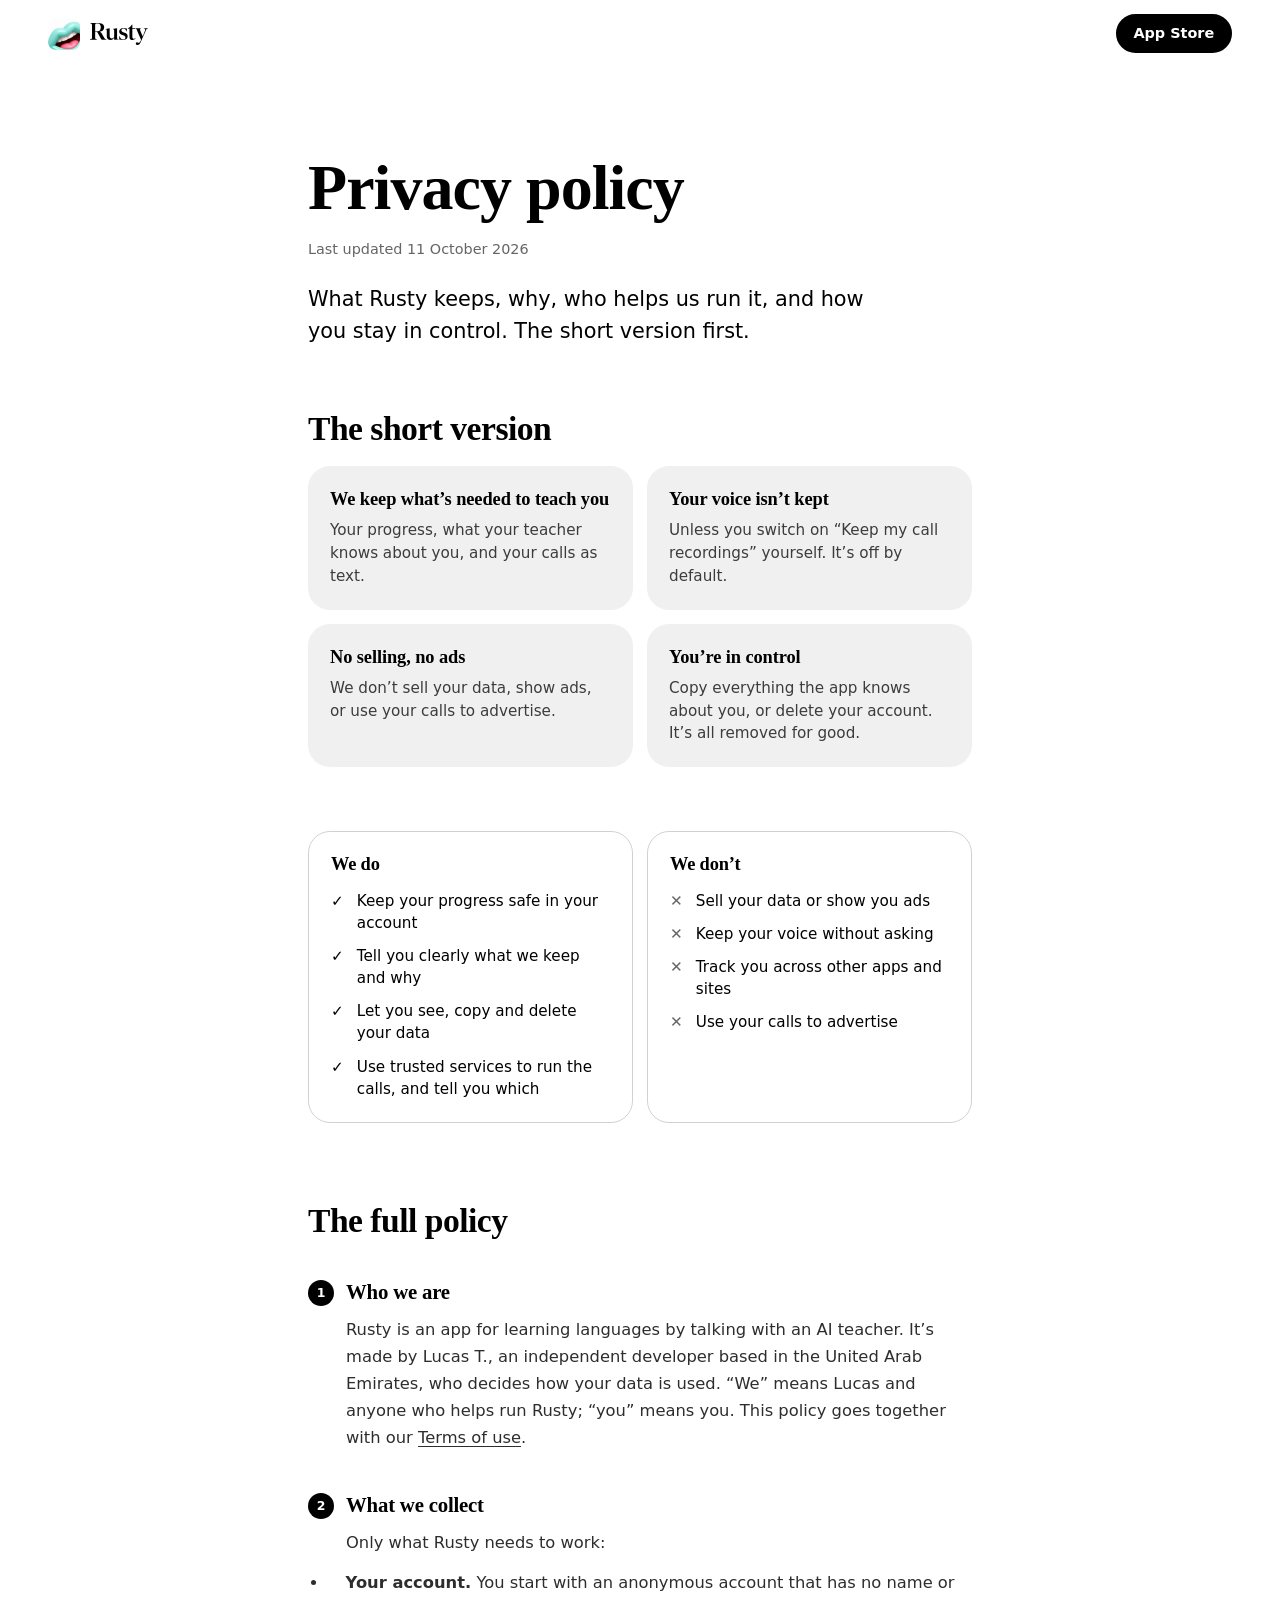
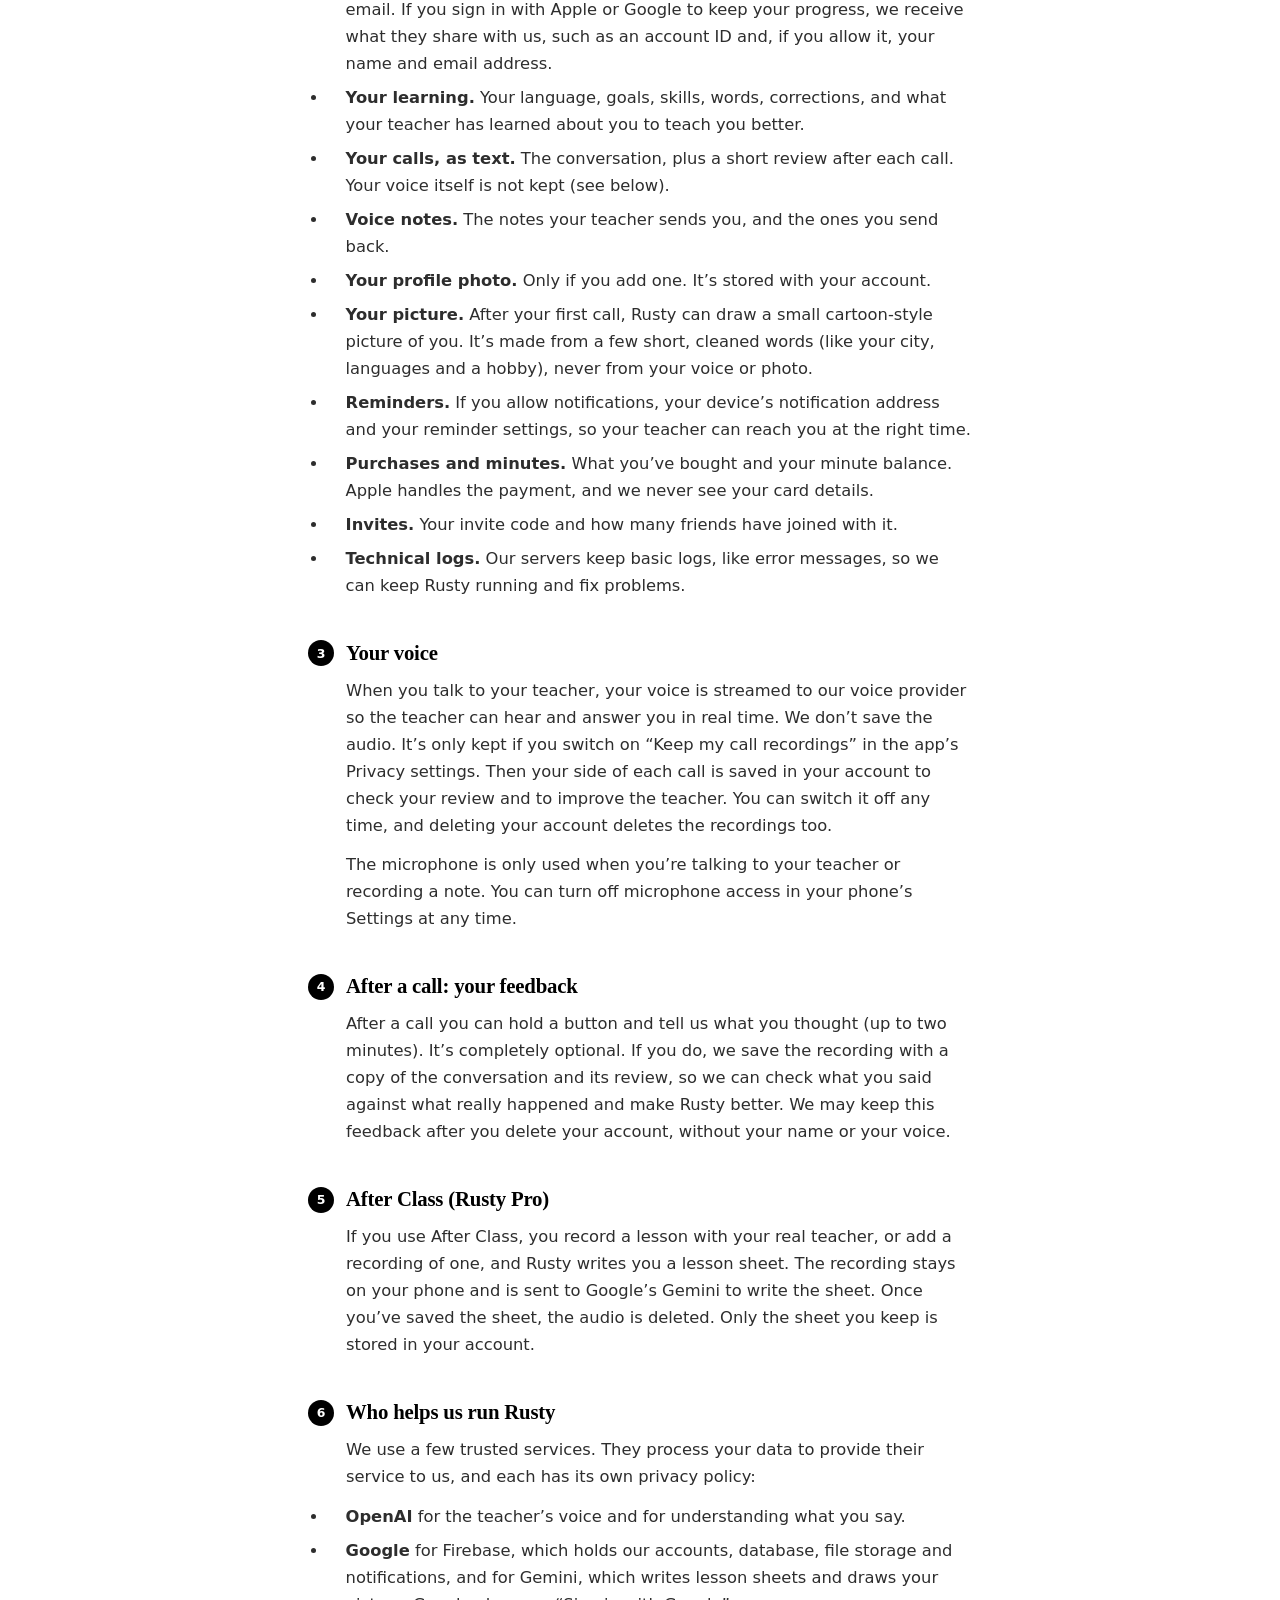
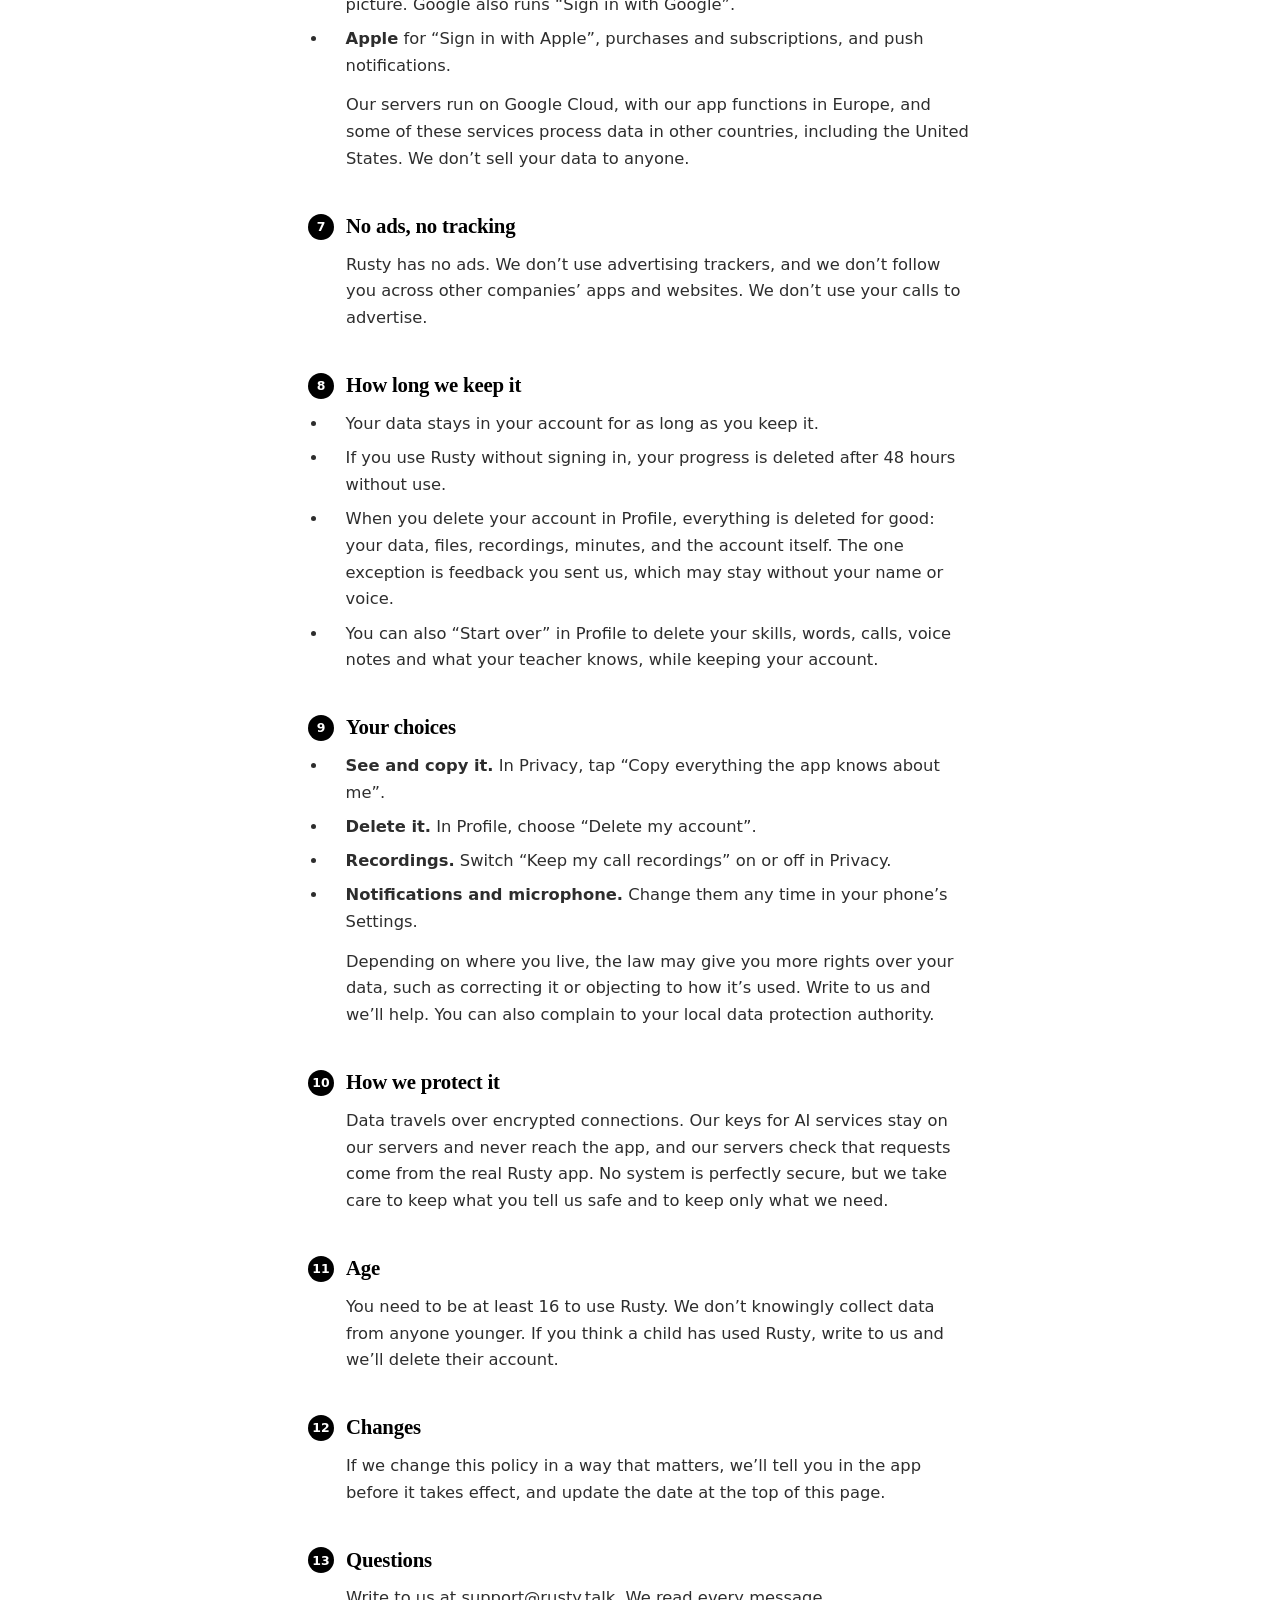
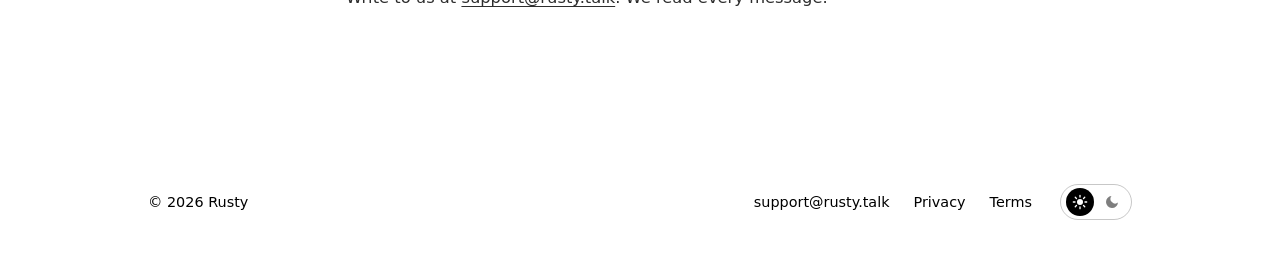
==== privacy.html @ 906a70b1 "Add privacy and terms pages, app icons, footer theme switch" ====
<!doctype html>
<html lang="en">
<head>
  <meta charset="utf-8">
  <meta name="viewport" content="width=device-width, initial-scale=1">
  <title>Privacy policy · Rusty</title>
  <meta name="description" content="How Rusty handles your data, in plain language. We never sell it or show ads, your voice isn’t kept unless you choose, and you can delete everything any time.">
  <meta name="theme-color" content="#ffffff">
  <meta property="og:title" content="Privacy policy · Rusty">
  <meta property="og:description" content="How Rusty handles your data, in plain language.">
  <meta property="og:type" content="website">
  <meta property="og:image" content="rusty_appicon.png">
  <link rel="icon" type="image/png" href="rusty_appicon.png">
  <link rel="apple-touch-icon" href="rusty_appicon.png">
  <link rel="stylesheet" href="styles.css">
  <!-- Set the theme before first paint so there's no flash. Saved choice wins, otherwise follow the system. -->
  <script>
    (function () {
      var t;
      try { t = localStorage.getItem('theme'); } catch (e) {}
      if (t !== 'light' && t !== 'dark') {
        t = window.matchMedia('(prefers-color-scheme: dark)').matches ? 'dark' : 'light';
      }
      document.documentElement.setAttribute('data-theme', t);
      document.documentElement.classList.add('js');
    })();
  </script>
</head>
<body>

  <header class="nav">
    <a class="brand" href="index.html" aria-label="Rusty, back to the home page">
      <img src="rusty_appicon.png" alt="" width="32" height="32">
      <img class="brand__word" src="rustywordmark.svg" alt="" width="895" height="339">
    </a>
    <div class="nav__actions">
      <!-- TODO: replace "#" with the App Store URL (all download links). -->
      <a class="btn btn--small" href="#">App Store</a>
    </div>
  </header>

  <main id="top" class="legal">

    <header class="legal__head">
      <h1>Privacy policy</h1>
      <p class="legal__meta">Last updated 11 October 2026</p>
      <p class="legal__lede">What Rusty keeps, why, who helps us run it, and how you stay in control. The short version first.</p>
    </header>

    <h2 class="reveal">The short version</h2>
    <ul class="glance" data-stagger>
      <li>
        <h3>We keep what’s needed to teach you</h3>
        <p>Your progress, what your teacher knows about you, and your calls as text.</p>
      </li>
      <li>
        <h3>Your voice isn’t kept</h3>
        <p>Unless you switch on “Keep my call recordings” yourself. It’s off by default.</p>
      </li>
      <li>
        <h3>No selling, no ads</h3>
        <p>We don’t sell your data, show ads, or use your calls to advertise.</p>
      </li>
      <li>
        <h3>You’re in control</h3>
        <p>Copy everything the app knows about you, or delete your account. It’s all removed for good.</p>
      </li>
    </ul>

    <div class="dodont reveal">
      <div class="yes">
        <h3>We do</h3>
        <ul>
          <li>Keep your progress safe in your account</li>
          <li>Tell you clearly what we keep and why</li>
          <li>Let you see, copy and delete your data</li>
          <li>Use trusted services to run the calls, and tell you which</li>
        </ul>
      </div>
      <div class="no">
        <h3>We don’t</h3>
        <ul>
          <li>Sell your data or show you ads</li>
          <li>Keep your voice without asking</li>
          <li>Track you across other apps and sites</li>
          <li>Use your calls to advertise</li>
        </ul>
      </div>
    </div>

    <h2 class="reveal">The full policy</h2>
    <div class="legal__full">
      <section class="reveal">
        <h3>Who we are</h3>
        <p>Rusty is an app for learning languages by talking with an AI teacher. It’s made by Lucas T., an independent developer based in the United Arab Emirates, who decides how your data is used. “We” means Lucas and anyone who helps run Rusty; “you” means you. This policy goes together with our <a href="terms.html">Terms of use</a>.</p>
      </section>
      <section class="reveal">
        <h3>What we collect</h3>
        <p>Only what Rusty needs to work:</p>
        <ul>
          <li><strong>Your account.</strong> You start with an anonymous account that has no name or email. If you sign in with Apple or Google to keep your progress, we receive what they share with us, such as an account ID and, if you allow it, your name and email address.</li>
          <li><strong>Your learning.</strong> Your language, goals, skills, words, corrections, and what your teacher has learned about you to teach you better.</li>
          <li><strong>Your calls, as text.</strong> The conversation, plus a short review after each call. Your voice itself is not kept (see below).</li>
          <li><strong>Voice notes.</strong> The notes your teacher sends you, and the ones you send back.</li>
          <li><strong>Your profile photo.</strong> Only if you add one. It’s stored with your account.</li>
          <li><strong>Your picture.</strong> After your first call, Rusty can draw a small cartoon-style picture of you. It’s made from a few short, cleaned words (like your city, languages and a hobby), never from your voice or photo.</li>
          <li><strong>Reminders.</strong> If you allow notifications, your device’s notification address and your reminder settings, so your teacher can reach you at the right time.</li>
          <li><strong>Purchases and minutes.</strong> What you’ve bought and your minute balance. Apple handles the payment, and we never see your card details.</li>
          <li><strong>Invites.</strong> Your invite code and how many friends have joined with it.</li>
          <li><strong>Technical logs.</strong> Our servers keep basic logs, like error messages, so we can keep Rusty running and fix problems.</li>
        </ul>
      </section>
      <section class="reveal">
        <h3>Your voice</h3>
        <p>When you talk to your teacher, your voice is streamed to our voice provider so the teacher can hear and answer you in real time. We don’t save the audio. It’s only kept if you switch on “Keep my call recordings” in the app’s Privacy settings. Then your side of each call is saved in your account to check your review and to improve the teacher. You can switch it off any time, and deleting your account deletes the recordings too.</p>
        <p>The microphone is only used when you’re talking to your teacher or recording a note. You can turn off microphone access in your phone’s Settings at any time.</p>
      </section>
      <section class="reveal">
        <h3>After a call: your feedback</h3>
        <p>After a call you can hold a button and tell us what you thought (up to two minutes). It’s completely optional. If you do, we save the recording with a copy of the conversation and its review, so we can check what you said against what really happened and make Rusty better. We may keep this feedback after you delete your account, without your name or your voice.</p>
      </section>
      <section class="reveal">
        <h3>After Class (Rusty Pro)</h3>
        <p>If you use After Class, you record a lesson with your real teacher, or add a recording of one, and Rusty writes you a lesson sheet. The recording stays on your phone and is sent to Google’s Gemini to write the sheet. Once you’ve saved the sheet, the audio is deleted. Only the sheet you keep is stored in your account.</p>
      </section>
      <section class="reveal">
        <h3>Who helps us run Rusty</h3>
        <p>We use a few trusted services. They process your data to provide their service to us, and each has its own privacy policy:</p>
        <ul>
          <li><strong>OpenAI</strong> for the teacher’s voice and for understanding what you say.</li>
          <li><strong>Google</strong> for Firebase, which holds our accounts, database, file storage and notifications, and for Gemini, which writes lesson sheets and draws your picture. Google also runs “Sign in with Google”.</li>
          <li><strong>Apple</strong> for “Sign in with Apple”, purchases and subscriptions, and push notifications.</li>
        </ul>
        <p>Our servers run on Google Cloud, with our app functions in Europe, and some of these services process data in other countries, including the United States. We don’t sell your data to anyone.</p>
      </section>
      <section class="reveal">
        <h3>No ads, no tracking</h3>
        <p>Rusty has no ads. We don’t use advertising trackers, and we don’t follow you across other companies’ apps and websites. We don’t use your calls to advertise.</p>
      </section>
      <section class="reveal">
        <h3>How long we keep it</h3>
        <ul>
          <li>Your data stays in your account for as long as you keep it.</li>
          <li>If you use Rusty without signing in, your progress is deleted after 48 hours without use.</li>
          <li>When you delete your account in Profile, everything is deleted for good: your data, files, recordings, minutes, and the account itself. The one exception is feedback you sent us, which may stay without your name or voice.</li>
          <li>You can also “Start over” in Profile to delete your skills, words, calls, voice notes and what your teacher knows, while keeping your account.</li>
        </ul>
      </section>
      <section class="reveal">
        <h3>Your choices</h3>
        <ul>
          <li><strong>See and copy it.</strong> In Privacy, tap “Copy everything the app knows about me”.</li>
          <li><strong>Delete it.</strong> In Profile, choose “Delete my account”.</li>
          <li><strong>Recordings.</strong> Switch “Keep my call recordings” on or off in Privacy.</li>
          <li><strong>Notifications and microphone.</strong> Change them any time in your phone’s Settings.</li>
        </ul>
        <p>Depending on where you live, the law may give you more rights over your data, such as correcting it or objecting to how it’s used. Write to us and we’ll help. You can also complain to your local data protection authority.</p>
      </section>
      <section class="reveal">
        <h3>How we protect it</h3>
        <p>Data travels over encrypted connections. Our keys for AI services stay on our servers and never reach the app, and our servers check that requests come from the real Rusty app. No system is perfectly secure, but we take care to keep what you tell us safe and to keep only what we need.</p>
      </section>
      <section class="reveal">
        <h3>Age</h3>
        <p>You need to be at least 16 to use Rusty. We don’t knowingly collect data from anyone younger. If you think a child has used Rusty, write to us and we’ll delete their account.</p>
      </section>
      <section class="reveal">
        <h3>Changes</h3>
        <p>If we change this policy in a way that matters, we’ll tell you in the app before it takes effect, and update the date at the top of this page.</p>
      </section>
      <section class="reveal">
        <h3>Questions</h3>
        <p>Write to us at <a href="mailto:support@rusty.talk">support@rusty.talk</a>. We read every message.</p>
      </section>
    </div>

  </main>

  <footer class="footer">
    <span>© 2026 Rusty</span>
    <div class="footer__end">
      <nav aria-label="Footer">
        <a href="mailto:support@rusty.talk">support@rusty.talk</a>
        <a href="privacy.html" aria-current="page">Privacy</a>
        <a href="terms.html">Terms</a>
      </nav>
      <button class="theme-toggle" type="button" aria-label="Switch to dark mode">
        <svg class="icon-sun" viewBox="0 0 24 24" aria-hidden="true"><circle cx="12" cy="12" r="4.5" fill="currentColor"/><g stroke="currentColor" stroke-width="2" stroke-linecap="round"><path d="M12 2v2.5M12 19.5V22M2 12h2.5M19.5 12H22M4.9 4.9l1.8 1.8M17.3 17.3l1.8 1.8M4.9 19.1l1.8-1.8M17.3 6.7l1.8-1.8"/></g></svg>
        <svg class="icon-moon" viewBox="0 0 24 24" aria-hidden="true"><path d="M21 12.8A9 9 0 1 1 11.2 3a7 7 0 0 0 9.8 9.8z" fill="currentColor"/></svg>
      </button>
    </div>
  </footer>

  <script src="script.js"></script>
</body>
</html>
---- styles.css ----
/* Monochrome only, in light and dark. Serif titles (New York on Apple), system sans for text. No italics. */
:root {
  --ink: #000;
  --paper: #fff;
  --font: -apple-system, BlinkMacSystemFont, system-ui, "Helvetica Neue", Helvetica, Arial, sans-serif;
  /* ui-serif is New York in Safari. Other browsers fall back to Georgia. */
  --serif: ui-serif, "New York", Georgia, "Times New Roman", serif;
  --wrap: 1080px;
  --pad: clamp(20px, 5vw, 48px);
  --section: clamp(72px, 11vw, 140px);
  --ease: cubic-bezier(0.22, 1, 0.36, 1);
  color-scheme: light;
}
:root[data-theme="dark"] {
  --ink: #fff;
  --paper: #000;
  color-scheme: dark;
}
/* No JavaScript: still follow the system setting. */
@media (prefers-color-scheme: dark) {
  :root:not([data-theme]) { --ink: #fff; --paper: #000; color-scheme: dark; }
}

*, *::before, *::after { box-sizing: border-box; font-style: normal; }
html { scroll-behavior: smooth; -webkit-text-size-adjust: 100%; }
body {
  margin: 0;
  background: var(--paper);
  color: var(--ink);
  font-family: var(--font);
  font-size: 17px;
  line-height: 1.55;
  -webkit-font-smoothing: antialiased;
}
h1, h2, h3, p, ul, ol, figure { margin: 0; padding: 0; }
ul, ol { list-style: none; }
a { color: inherit; }
a:focus-visible, button:focus-visible, .track:focus-visible { outline: 2px solid var(--ink); outline-offset: 3px; }

/* Type */
h1, h2, h3 {
  font-family: var(--serif);
  font-weight: 600;
  letter-spacing: -0.015em;
  text-wrap: balance;
}
h1 { font-size: clamp(2.6rem, 7.5vw, 5.5rem); line-height: 1.04; }
h2 { font-size: clamp(2rem, 4.6vw, 3.6rem); line-height: 1.08; }
h3 { font-size: clamp(1.5rem, 2.8vw, 2.2rem); line-height: 1.15; letter-spacing: -0.01em; }
/* Wordmark sits inline in the headline. The SVG's baseline is ~24% above its bottom edge,
   so it is dropped by that amount to line up with the surrounding text. */
.wordmark {
  display: inline-block;
  height: 0.92em;
  width: auto;
  vertical-align: -0.22em;
  filter: brightness(0); /* the file is #0F0F0F; this makes it match the pure black headline */
}
:root[data-theme="dark"] .wordmark { filter: brightness(0) invert(1); }
@media (prefers-color-scheme: dark) {
  :root:not([data-theme]) .wordmark { filter: brightness(0) invert(1); }
}
.sub { font-size: clamp(1.1rem, 1.7vw, 1.3rem); max-width: 36ch; margin: 1.4rem auto 0; }
.small { font-size: 0.85rem; margin-top: 0.9rem; }
.eyebrow {
  font-size: 0.78rem;
  font-weight: 600;
  letter-spacing: 0.12em;
  text-transform: uppercase;
  margin-bottom: 1rem;
}

/* Nav */
.nav {
  position: sticky;
  top: 0;
  z-index: 10;
  display: flex;
  align-items: center;
  justify-content: space-between;
  padding: 14px var(--pad);
  background: var(--paper);
  transition: background 0.35s ease, box-shadow 0.35s ease;
}
.nav.is-scrolled {
  background: color-mix(in srgb, var(--paper) 78%, transparent);
  -webkit-backdrop-filter: saturate(180%) blur(16px);
  backdrop-filter: saturate(180%) blur(16px);
  box-shadow: 0 8px 24px -16px color-mix(in srgb, var(--ink) 30%, transparent);
}
.brand {
  display: flex;
  align-items: center;
  gap: 10px;
  font-weight: 700;
  font-size: 1.15rem;
  letter-spacing: -0.02em;
  text-decoration: none;
}
.brand img { border-radius: 22%; }
/* Wordmark in the nav: same colour handling as the headline one. */
.brand .brand__word {
  height: 22px;
  width: auto;
  border-radius: 0;
  filter: brightness(0);
}
:root[data-theme="dark"] .brand .brand__word { filter: brightness(0) invert(1); }
@media (prefers-color-scheme: dark) {
  :root:not([data-theme]) .brand .brand__word { filter: brightness(0) invert(1); }
}
.nav__actions { display: flex; align-items: center; gap: 10px; }

/* Round icon buttons: theme toggle and carousel arrows */
.theme-toggle, .arrow {
  display: grid;
  place-items: center;
  width: 40px;
  height: 40px;
  padding: 0;
  border: 1px solid var(--ink);
  border-radius: 50%;
  background: var(--paper);
  color: var(--ink);
  cursor: pointer;
  transition: background 0.25s, color 0.25s, opacity 0.25s, transform 0.3s var(--ease);
}
.arrow:active:not(:disabled) { transform: scale(0.92); }
.theme-toggle:hover, .arrow:hover:not(:disabled) { background: var(--ink); color: var(--paper); }
.arrow:disabled { opacity: 0.3; cursor: default; }

/* Light / dark switch, in the footer: a small pill with a sliding knob. */
.theme-toggle {
  position: relative;
  display: flex;
  align-items: center;
  width: 72px;
  height: 36px;
  padding: 3px;
  border-radius: 999px;
  border-color: color-mix(in srgb, var(--ink) 22%, transparent);
  background: transparent;
}
.theme-toggle:hover { background: transparent; color: var(--ink); }
.theme-toggle::before {
  content: "";
  position: absolute;
  top: 3px;
  left: 5px;
  width: 28px;
  height: 28px;
  border-radius: 50%;
  background: var(--ink);
  transition: transform 0.5s var(--ease);
}
:root[data-theme="dark"] .theme-toggle::before { transform: translateX(32px); }
.theme-toggle svg {
  position: relative;
  flex: none;
  width: 32px;
  height: 28px;
  padding: 6px 8px;
  opacity: 0.5;
  transition: color 0.4s ease, opacity 0.4s ease, transform 0.5s var(--ease);
}
.theme-toggle .icon-sun { color: var(--paper); opacity: 1; }
:root[data-theme="dark"] .theme-toggle .icon-sun { color: var(--ink); opacity: 0.5; }
:root[data-theme="dark"] .theme-toggle .icon-moon { color: var(--paper); opacity: 1; }
.theme-toggle:active::before { transform: scale(0.9); }
:root[data-theme="dark"] .theme-toggle:active::before { transform: translateX(32px) scale(0.9); }
.footer__end { display: flex; flex-wrap: wrap; align-items: center; gap: 16px 28px; }

/* Button */
.btn {
  display: inline-block;
  background: var(--ink);
  color: var(--paper);
  border: 2px solid var(--ink);
  border-radius: 999px;
  padding: 0.85em 1.6em;
  font-weight: 600;
  text-decoration: none;
  transition: background 0.25s, color 0.25s, transform 0.3s var(--ease), box-shadow 0.3s var(--ease);
}
.btn:hover { background: var(--paper); color: var(--ink); transform: translateY(-2px); box-shadow: 0 10px 24px -10px color-mix(in srgb, var(--ink) 45%, transparent); }
.btn:active { transform: translateY(0) scale(0.97); box-shadow: none; }
.btn--small { padding: 0.45em 1.1em; font-size: 0.9rem; }

/* Shared section frame */
.hero, .intro, .stories, .how, .fit, .pair, .closing {
  max-width: var(--wrap);
  margin: 0 auto;
  padding: var(--section) var(--pad);
}

/* Hero + closing */
.hero, .closing {
  display: flex;
  flex-direction: column;
  align-items: center;
  text-align: center;
}
.hero { padding-top: clamp(48px, 8vw, 96px); }
.hero__icon { width: 120px; height: 120px; border-radius: 22%; margin-bottom: 2rem; }
/* Soft shadow under the hero icon. A faint glow in dark mode, where a dark shadow would vanish. */
.hero .hero__icon { box-shadow: 0 18px 40px -12px rgba(0, 0, 0, 0.22), 0 4px 12px rgba(0, 0, 0, 0.08); }
:root[data-theme="dark"] .hero .hero__icon { box-shadow: 0 18px 44px -12px rgba(255, 255, 255, 0.16), 0 0 0 1px rgba(255, 255, 255, 0.06); }
@media (prefers-color-scheme: dark) {
  :root:not([data-theme]) .hero .hero__icon { box-shadow: 0 18px 44px -12px rgba(255, 255, 255, 0.16), 0 0 0 1px rgba(255, 255, 255, 0.06); }
}
.hero .btn, .closing .btn { margin-top: 2.2rem; }

/* Intro */
.intro {
  display: grid;
  grid-template-columns: 1fr 1fr;
  gap: clamp(32px, 6vw, 80px);
}
.intro__text { display: grid; gap: 1.2rem; font-size: clamp(1.1rem, 1.7vw, 1.3rem); align-content: center; }

/* Stories: one row of cards that scrolls sideways and snaps */
.stories__head {
  display: flex;
  align-items: flex-end;
  justify-content: space-between;
  gap: 24px;
  margin-bottom: clamp(32px, 5vw, 56px);
}
.stories__nav { display: flex; gap: 10px; }
.track {
  display: flex;
  gap: 20px;
  overflow-x: auto;
  scroll-snap-type: x mandatory;
  scroll-padding-inline: var(--pad);
  /* Let cards run to the screen edge while staying aligned with the content. */
  margin-inline: calc(-1 * var(--pad));
  padding: 4px var(--pad) 20px;
  scrollbar-width: none;
  -webkit-overflow-scrolling: touch;
}
.track::-webkit-scrollbar { display: none; }
.card {
  flex: 0 0 clamp(260px, 31%, 330px);
  scroll-snap-align: start;
}
.card .photo { margin-bottom: 1.2rem; }
.card .eyebrow { margin-bottom: 0.6rem; }
.card h3 { font-size: 1.45rem; line-height: 1.2; }
.card p:not(.eyebrow) { margin-top: 0.6rem; font-size: 1rem; }

/* Photos are shown in full color. */
.photo {
  position: relative;
  aspect-ratio: 4 / 5;
  overflow: hidden;
  border-radius: 24px;
  background: color-mix(in srgb, var(--ink) 6%, var(--paper));
  transform: translateZ(0); /* keeps the rounded clip smooth while the image scales */
}
.photo img {
  position: absolute;
  inset: 0;
  width: 100%;
  height: 100%;
  object-fit: cover;
  transition: transform 0.9s var(--ease);
}
@media (hover: hover) {
  .card:hover .photo img { transform: scale(1.05); }
}
/* Until the real photo exists, show the shot brief instead of a broken image. */
.photo.is-missing { border: 1px solid var(--ink); }
.photo.is-missing img { display: none; }
.photo.is-missing::after {
  content: attr(data-brief);
  position: absolute;
  inset: 0;
  display: grid;
  place-items: center;
  padding: 2rem;
  text-align: center;
  font-size: 0.95rem;
}

/* How it works */
.how {
  display: grid;
  grid-template-columns: 1fr auto;
  align-items: center;
  gap: clamp(32px, 8vw, 120px);
}
.how__copy p { margin-top: 1.4rem; font-size: 1.15rem; max-width: 42ch; }

/* Pair: works alongside other ways of learning */
.pair { text-align: center; }
.pair__lede { font-size: clamp(1.1rem, 1.7vw, 1.3rem); max-width: 40ch; margin: 1.4rem auto 0; }
/* App tiles. Wraps and centres, so add as many as you like. */
.apps {
  display: flex;
  flex-wrap: wrap;
  justify-content: center;
  gap: clamp(20px, 3vw, 36px) clamp(16px, 2.4vw, 28px);
  max-width: 880px;
  margin: clamp(36px, 5vw, 56px) auto 0;
}
.app {
  display: flex;
  flex-direction: column;
  align-items: center;
  gap: 12px;
  width: clamp(92px, 14vw, 120px);
}
/* Placeholder: a rounded square with the app's first letter.
   Drop an <img> inside and it covers the letter. */
.app__icon {
  position: relative;
  display: grid;
  place-items: center;
  width: 100%;
  aspect-ratio: 1;
  overflow: hidden;
  border-radius: 22.5%;
  background: color-mix(in srgb, var(--ink) 7%, var(--paper));
  box-shadow: inset 0 0 0 1px color-mix(in srgb, var(--ink) 10%, transparent);
  transition: transform 0.45s var(--ease), box-shadow 0.45s var(--ease);
}
.app__icon::before {
  content: attr(data-initial);
  font-family: var(--serif);
  font-size: clamp(1.8rem, 4vw, 2.4rem);
  font-weight: 600;
  opacity: 0.35;
}
.app__icon img { position: absolute; inset: 0; width: 100%; height: 100%; object-fit: cover; }
/* Hairline edge over the icon, so white icons (like italki) don't vanish into the page. */
.app__icon:has(img)::after {
  content: "";
  position: absolute;
  inset: 0;
  border-radius: inherit;
  box-shadow: inset 0 0 0 1px color-mix(in srgb, var(--ink) 12%, transparent);
}
.app__name { font-size: 0.9rem; font-weight: 600; text-align: center; line-height: 1.25; }
@media (hover: hover) {
  .app:hover .app__icon {
    transform: translateY(-6px) scale(1.04);
    box-shadow: inset 0 0 0 1px color-mix(in srgb, var(--ink) 10%, transparent), 0 14px 28px -10px color-mix(in srgb, var(--ink) 35%, transparent);
  }
}

/* Phone frame around a screen recording. Always black, outlined so it reads on a black page. */
.phone {
  width: min(300px, 78vw);
  aspect-ratio: 9 / 19.5;
  padding: 10px;
  border: 1px solid var(--ink);
  border-radius: 48px;
  background: #000;
}
.phone video {
  display: block;
  width: 100%;
  height: 100%;
  object-fit: cover;
  border-radius: 38px;
  background: #000;
}

/* Fit: half-circle level gauge, A1 to B2 highlighted */
.fit { text-align: center; }
.fit__lede { font-size: clamp(1.1rem, 1.7vw, 1.3rem); max-width: 40ch; margin: 1.4rem auto 0; }
.gauge { max-width: 720px; margin: clamp(40px, 6vw, 64px) auto 0; }
.gauge__svg { display: block; width: 100%; height: auto; overflow: visible; }
.gauge__track {
  fill: none;
  stroke: var(--ink);
  stroke-width: 2;
  stroke-dasharray: 2 8;
  stroke-linecap: round;
}
.gauge__range {
  fill: none;
  stroke: var(--ink);
  stroke-width: 34;
  stroke-dasharray: 1;
  stroke-dashoffset: 0;
}
.gauge__ticks line { stroke: var(--ink); stroke-width: 2; }
/* Boundaries inside Rusty's range cut through the thick arc. */
.gauge__ticks line.cut { stroke: var(--paper); stroke-width: 4; }
.gauge__labels text {
  fill: var(--ink);
  opacity: 0.4;
  font-family: var(--font);
  font-size: 18px;
  font-weight: 600;
  text-anchor: middle;
  dominant-baseline: middle;
}
.gauge__labels text.in { opacity: 1; font-size: 22px; }
.gauge__center text { fill: var(--ink); text-anchor: middle; }
.gauge__big { font-family: var(--serif); font-weight: 600; font-size: 76px; letter-spacing: -0.02em; }
.gauge__small {
  font-family: var(--font);
  font-size: 15px;
  font-weight: 600;
  letter-spacing: 0.12em;
  text-transform: uppercase;
}
.gauge__notes {
  display: grid;
  grid-template-columns: 1fr 1fr;
  gap: 24px 48px;
  margin-top: clamp(32px, 5vw, 48px);
  padding-top: 24px;
  border-top: 1px solid var(--ink);
  text-align: left;
  font-size: 1rem;
}
.gauge__notes p:last-child { text-align: right; }
.gauge__notes strong { display: block; font-weight: 600; }

/* Animation: only when JS can trigger it, so the gauge is never stuck empty. */
@media (prefers-reduced-motion: no-preference) {
  .js .gauge__range { stroke-dashoffset: 1; }
  .js .gauge__labels text.in,
  .js .gauge__center { opacity: 0; }
  .js .gauge__center { transform: translateY(12px); }

  .js .gauge.is-visible .gauge__range {
    stroke-dashoffset: 0;
    transition: stroke-dashoffset 1.6s cubic-bezier(0.65, 0, 0.35, 1) 0.2s;
  }
  .js .gauge.is-visible .gauge__labels text.in {
    opacity: 1;
    transition: opacity 0.4s ease calc(0.45s + var(--i) * 0.35s);
  }
  .js .gauge.is-visible .gauge__center {
    opacity: 1;
    transform: none;
    transition: opacity 0.6s ease 1.5s, transform 0.6s ease 1.5s;
  }
}

/* Motion. Hidden states only apply when JS is on, and never with reduced motion. */
@media (prefers-reduced-motion: no-preference) {
  /* Page load: hero builds in, one piece after another. */
  @keyframes rise {
    from { opacity: 0; transform: translateY(28px); }
    to { opacity: 1; transform: none; }
  }
  @keyframes pop {
    from { opacity: 0; transform: translateY(20px) scale(0.86); }
    to { opacity: 1; transform: none; }
  }
  .nav { animation: fade-down 0.8s var(--ease) backwards; }
  @keyframes fade-down {
    from { opacity: 0; transform: translateY(-12px); }
    to { opacity: 1; transform: none; }
  }
  .hero > .hero__icon { animation: pop 1s var(--ease) 0.1s backwards; }
  .hero > h1 { animation: rise 1s var(--ease) 0.25s backwards; }
  .hero > .sub { animation: rise 1s var(--ease) 0.4s backwards; }
  .hero > .btn { animation: rise 1s var(--ease) 0.55s backwards; }
  .hero > .small { animation: rise 1s var(--ease) 0.65s backwards; }
  .legal__head > * { animation: rise 1s var(--ease) backwards; }
  .legal__head > :nth-child(2) { animation-delay: 0.12s; }
  .legal__head > :nth-child(3) { animation-delay: 0.24s; }

  /* Scroll reveal. Single elements use .reveal, groups use [data-stagger]. */
  .js .reveal,
  .js [data-stagger] > * {
    opacity: 0;
    transform: translateY(32px);
    transition: opacity 0.9s var(--ease), transform 1s var(--ease);
    transition-delay: calc(var(--i, 0) * 110ms);
  }
  .js .reveal--scale { transform: translateY(32px) scale(0.94); }
  .js .btn.reveal {
    transition: opacity 0.9s var(--ease), transform 1s var(--ease), background 0.25s, color 0.25s, box-shadow 0.3s var(--ease);
    transition-delay: calc(var(--i, 0) * 110ms), calc(var(--i, 0) * 110ms), 0s, 0s, 0s;
  }
  .js .reveal.is-in,
  .js [data-stagger].is-in > * {
    opacity: 1;
    transform: none;
  }
  /* script.js drops .reveal once the animation ends, so hover effects respond instantly. */

  /* Gauge footnotes follow the arc. */
  .js .gauge__notes { opacity: 0; transform: translateY(16px); }
  .js .gauge.is-visible .gauge__notes {
    opacity: 1;
    transform: none;
    transition: opacity 0.8s ease 2s, transform 0.8s var(--ease) 2s;
  }

  /* Smooth light/dark switch. The class is added for a moment by script.js. */
  .theme-fade, .theme-fade *, .theme-fade *::before, .theme-fade *::after {
    transition: background-color 0.45s ease, color 0.45s ease, border-color 0.45s ease, fill 0.45s ease, stroke 0.45s ease, box-shadow 0.45s ease !important;
  }
}

/* Footer */
.footer {
  max-width: var(--wrap);
  margin: 0 auto;
  padding: 32px var(--pad) 48px;
  display: flex;
  flex-wrap: wrap;
  align-items: center;
  gap: 16px 24px;
  justify-content: space-between;
  font-size: 0.9rem;
}
.footer nav { display: flex; flex-wrap: wrap; gap: 24px; }
.footer a { text-decoration: none; }
.footer a:hover { text-decoration: underline; text-underline-offset: 4px; }

/* Legal pages (privacy, terms) */
.legal {
  max-width: 760px;
  margin: 0 auto;
  padding: clamp(40px, 7vw, 88px) var(--pad) var(--section);
}
.legal__head { margin-bottom: clamp(40px, 6vw, 64px); }
.legal__head h1 { font-size: clamp(2.4rem, 6vw, 4rem); }
.legal__meta { margin-top: 1rem; font-size: 0.9rem; opacity: 0.6; }
.legal__lede { margin-top: 1.4rem; font-size: clamp(1.1rem, 1.7vw, 1.3rem); max-width: 44ch; }

.legal h2 { font-size: clamp(1.6rem, 3vw, 2.1rem); margin-bottom: 1.2rem; }
.legal a { text-underline-offset: 3px; }

/* At a glance: small cards */
.glance {
  display: grid;
  grid-template-columns: repeat(2, 1fr);
  gap: 14px;
  margin-bottom: clamp(40px, 6vw, 64px);
}
.glance li {
  padding: 22px;
  border-radius: 22px;
  background: color-mix(in srgb, var(--ink) 6%, var(--paper));
  transition: transform 0.45s var(--ease), background 0.3s;
}
@media (hover: hover) {
  .glance li:hover { transform: translateY(-4px); background: color-mix(in srgb, var(--ink) 9%, var(--paper)); }
}
.glance h3 { font-size: 1.15rem; line-height: 1.25; letter-spacing: -0.005em; }
.glance p { margin-top: 0.5rem; font-size: 0.95rem; line-height: 1.5; opacity: 0.75; }

/* We do / we don't */
.dodont {
  display: grid;
  grid-template-columns: repeat(2, 1fr);
  gap: 14px;
  margin-bottom: clamp(48px, 7vw, 80px);
}
.dodont > div {
  padding: 22px;
  border-radius: 22px;
  border: 1px solid color-mix(in srgb, var(--ink) 18%, transparent);
}
.dodont h3 { font-size: 1.15rem; margin-bottom: 0.9rem; }
.dodont li { position: relative; padding-left: 1.7em; font-size: 0.95rem; line-height: 1.45; }
.dodont li + li { margin-top: 0.7rem; }
.dodont li::before { position: absolute; left: 0; font-weight: 700; }
.dodont .yes li::before { content: "\2713"; }
.dodont .no li::before { content: "\2715"; opacity: 0.6; }

/* The full text: numbered sections */
.legal__full { counter-reset: sec; }
.legal__full > section { counter-increment: sec; margin-top: clamp(28px, 4vw, 40px); }
.legal__full h3 {
  display: flex;
  align-items: baseline;
  gap: 12px;
  font-size: 1.3rem;
  line-height: 1.25;
  margin-bottom: 0.6rem;
}
.legal__full h3::before {
  content: counter(sec);
  flex: none;
  display: grid;
  place-items: center;
  width: 26px;
  height: 26px;
  border-radius: 50%;
  background: var(--ink);
  color: var(--paper);
  font-family: var(--font);
  font-size: 0.78rem;
  font-weight: 700;
  letter-spacing: 0;
  transform: translateY(-2px);
}
.legal__full p, .legal__full li {
  padding-left: 38px;
  font-size: 1.02rem;
  line-height: 1.65;
  opacity: 0.82;
}
.legal__full p + p, .legal__full p + ul, .legal__full ul + p { margin-top: 0.8rem; }
.legal__full ul { list-style: disc; padding-left: 0; }
.legal__full li { margin-left: 1.2em; padding-left: 18px; }
.legal__full li + li { margin-top: 0.45rem; }
.legal__full strong { font-weight: 600; opacity: 1; }
.legal__note {
  margin-top: clamp(40px, 6vw, 64px);
  padding-top: 24px;
  border-top: 1px solid color-mix(in srgb, var(--ink) 18%, transparent);
  font-size: 0.95rem;
}

/* Mobile */
@media (max-width: 760px) {
  .intro, .how, .gauge__notes { grid-template-columns: 1fr; }
  .gauge__notes p:last-child { text-align: left; }
  .how .phone { justify-self: center; }
  .card { flex-basis: 78%; }
  .stories__nav { display: none; } /* swipe instead */
  .footer { flex-direction: column; align-items: flex-start; }
  .glance, .dodont { grid-template-columns: 1fr; }
}

@media (prefers-reduced-motion: reduce) {
  html { scroll-behavior: auto; }
  .btn, .theme-toggle, .theme-toggle::before, .theme-toggle svg, .arrow, .app__icon, .photo img { transition: none; }
  .btn:hover, .app:hover .app__icon, .card:hover .photo img { transform: none; }
}
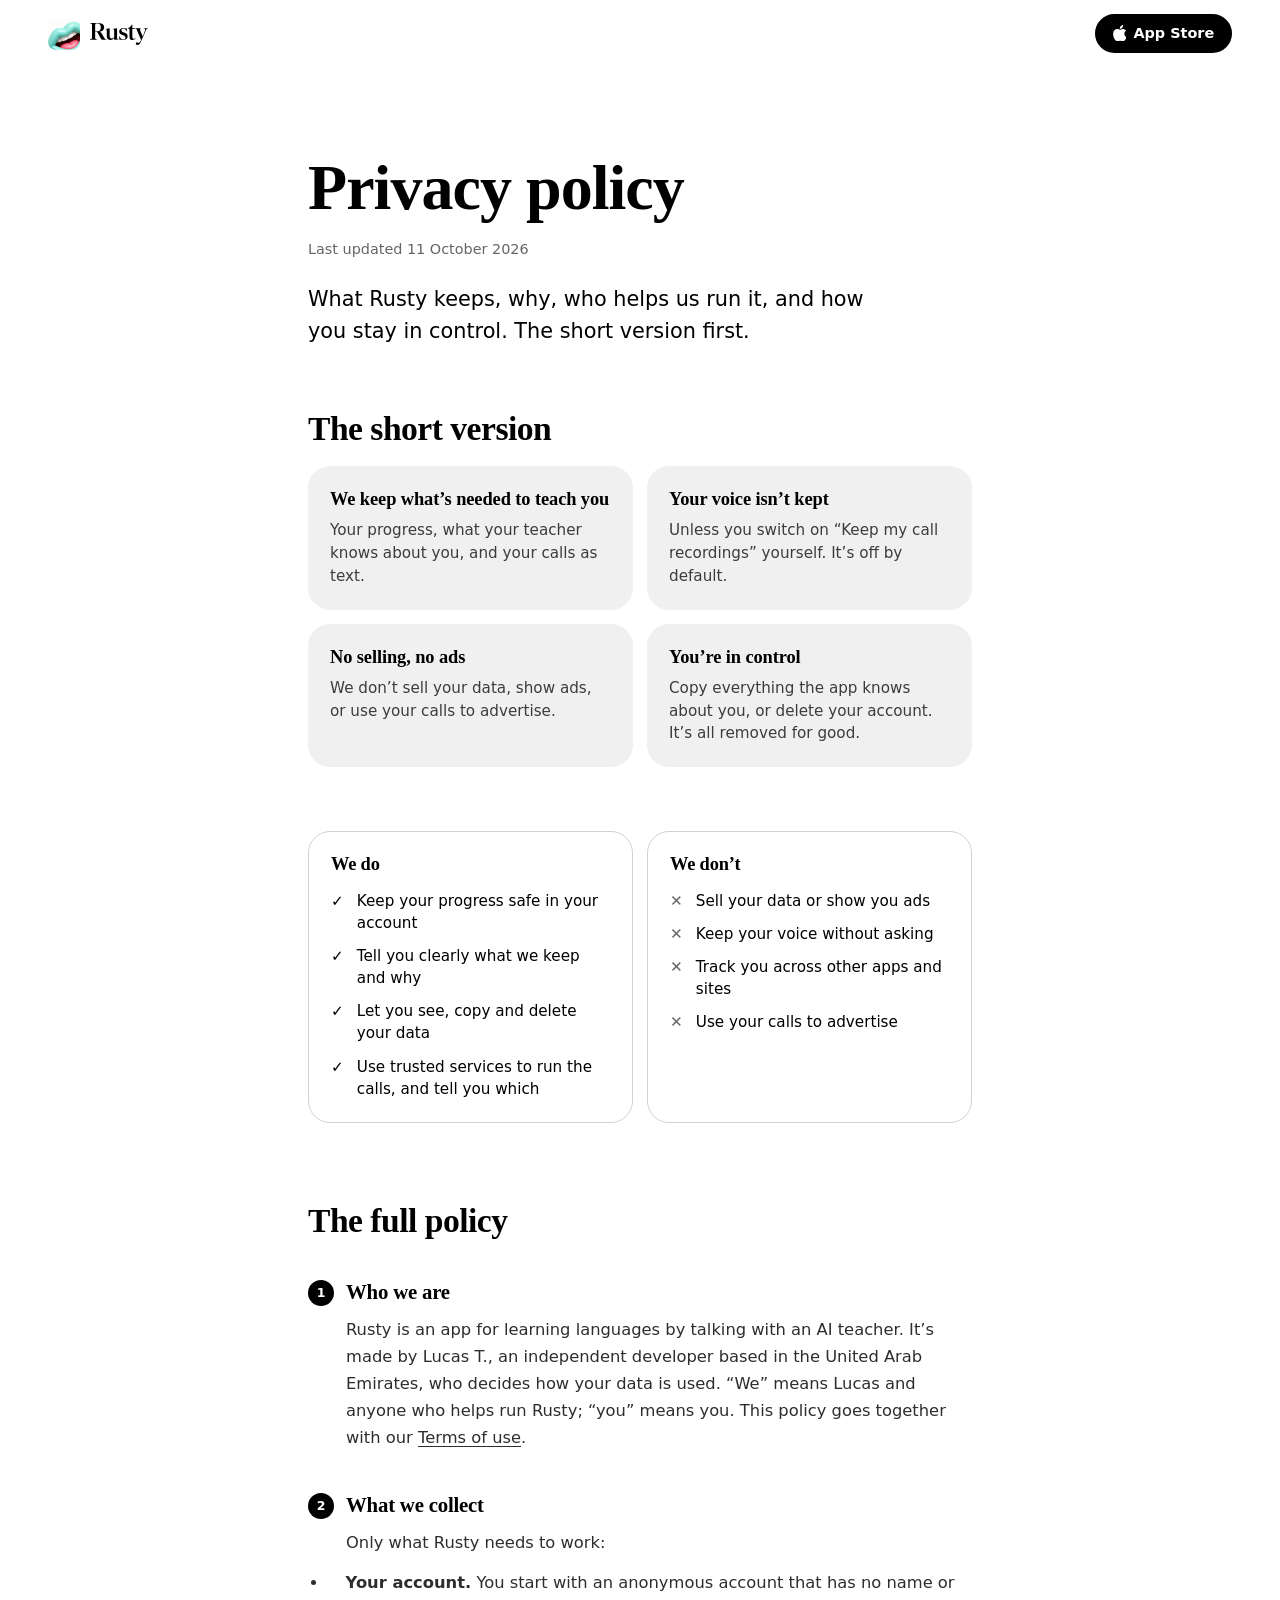
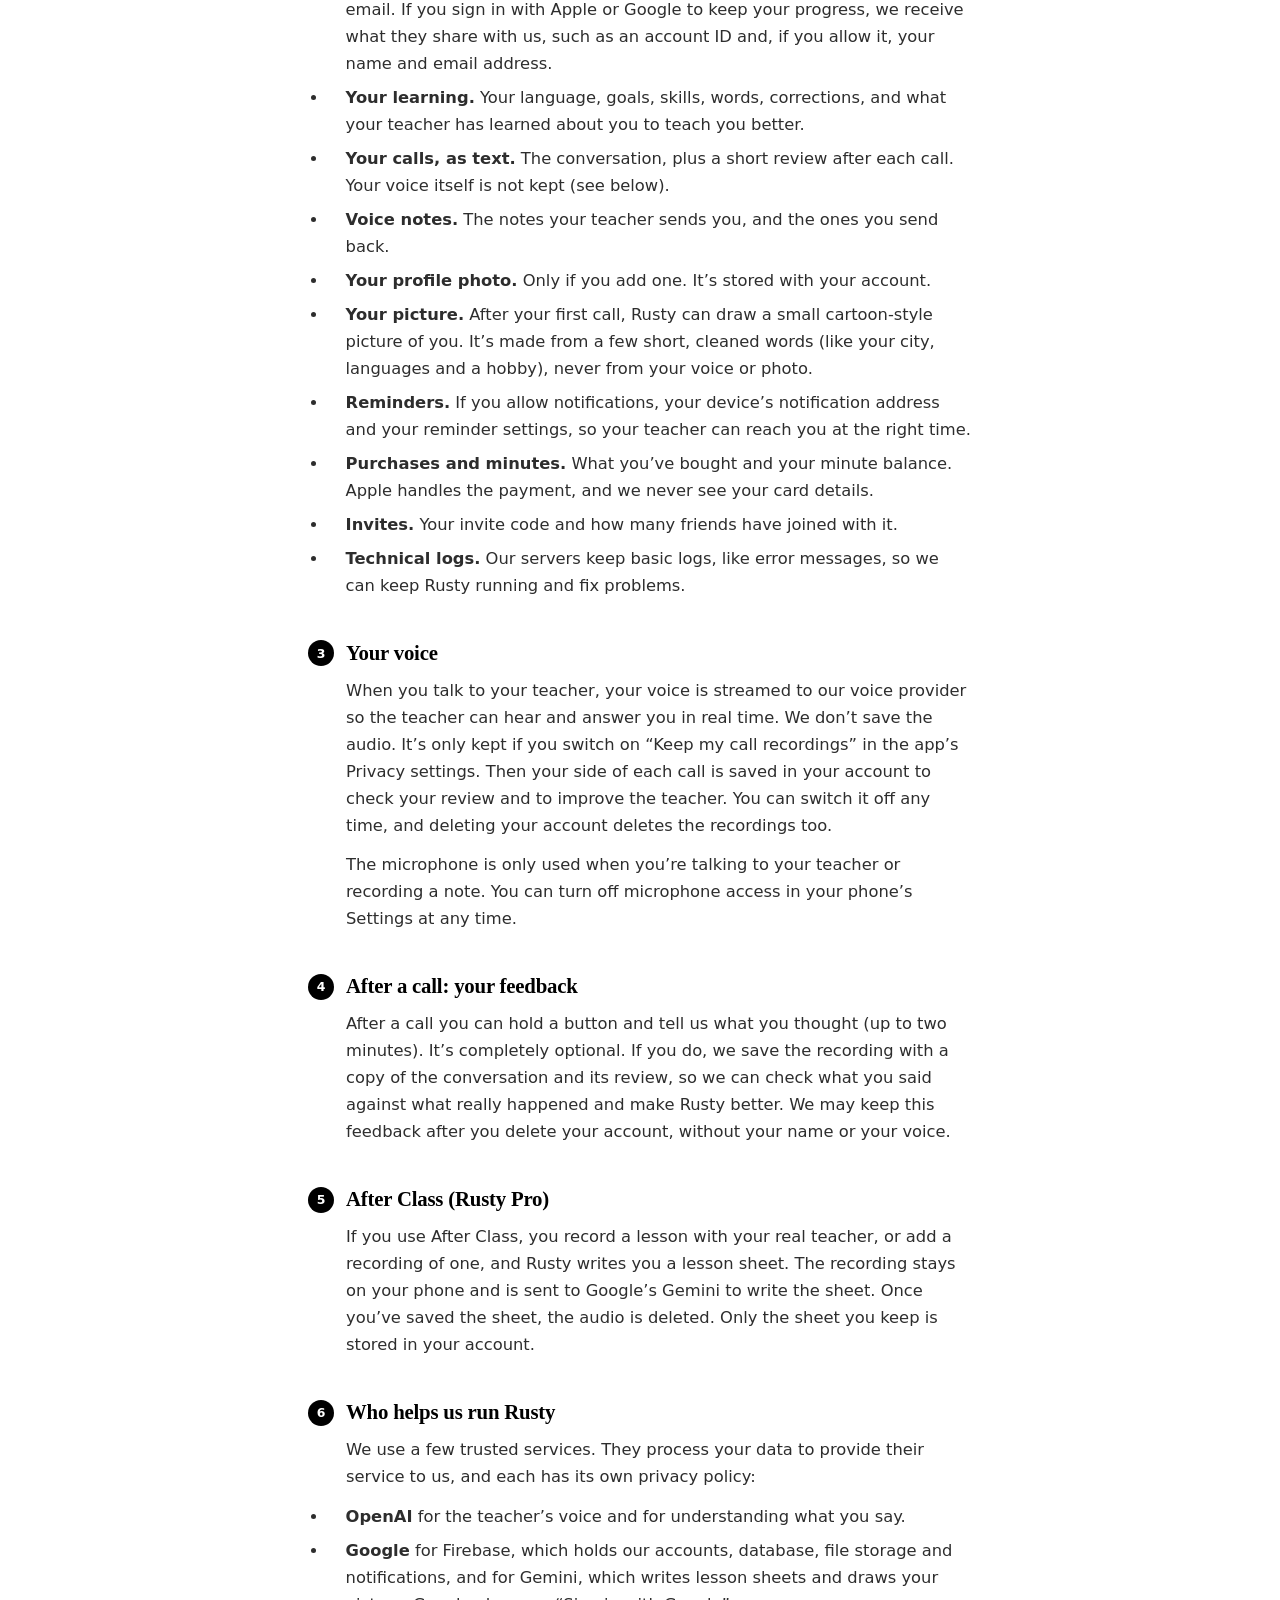
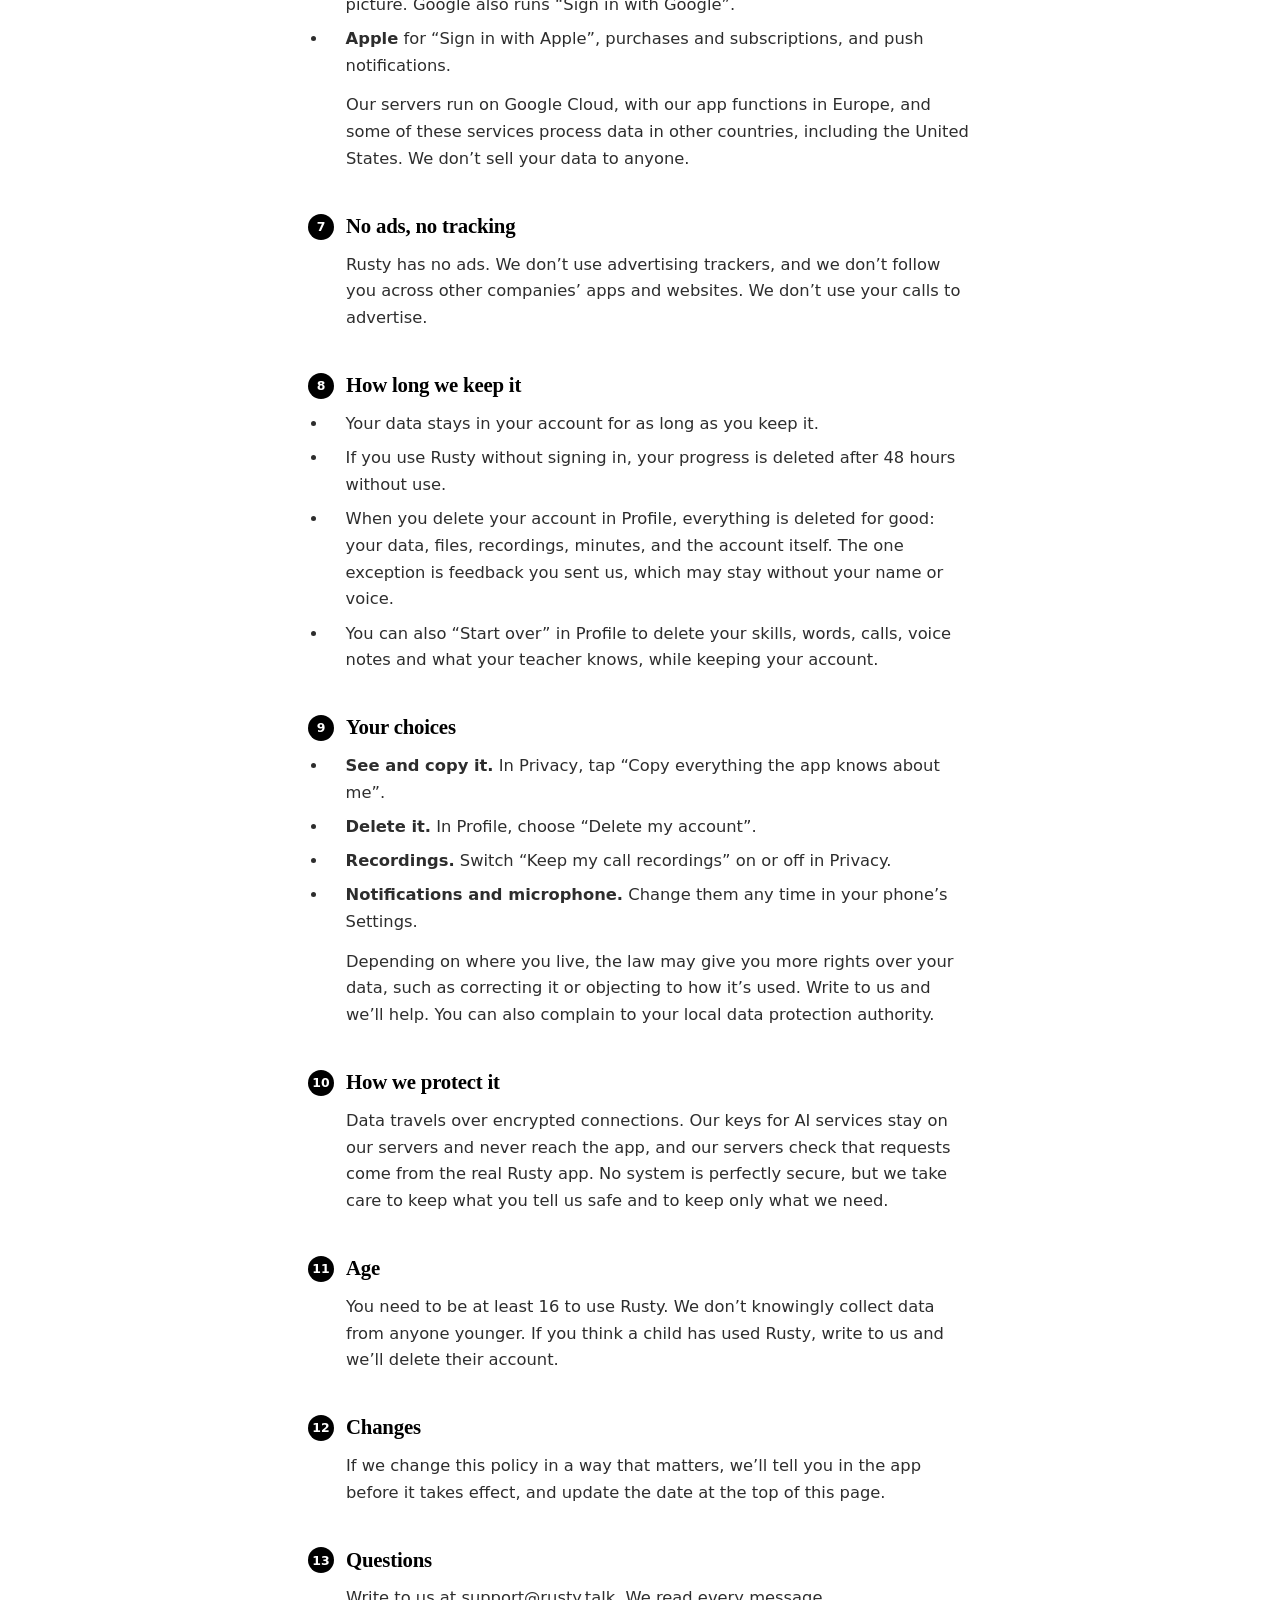
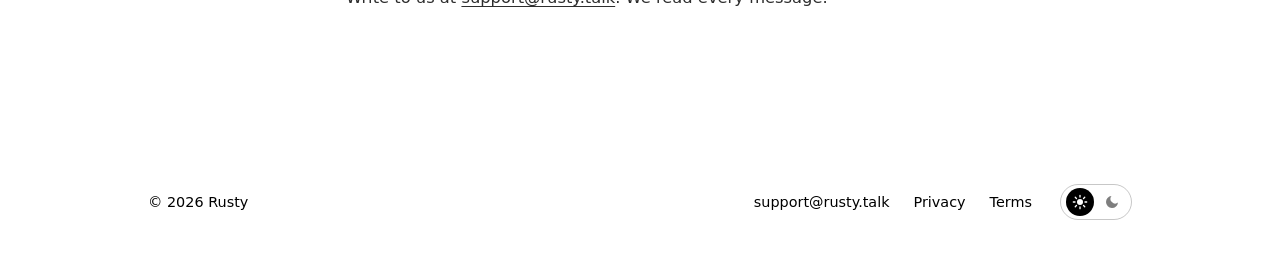
==== commit c3520177: "Add Apple logo to App Store buttons" ====
--- a/privacy.html
+++ b/privacy.html
@@ -28,6 +28,11 @@
 </head>
 <body>
 
+  <!-- Apple logo, reused inside the App Store buttons (same artwork as applelogo.svg). -->
+  <svg width="0" height="0" style="position:absolute" aria-hidden="true" focusable="false">
+    <symbol id="apple-logo" viewBox="0 0 814 1000"><path d="M788.1 340.9c-5.8 4.5-108.2 62.2-108.2 190.5 0 148.4 130.3 200.9 134.2 202.2-.6 3.2-20.7 71.9-68.7 141.9-42.8 61.6-87.5 123.1-155.5 123.1s-85.5-39.5-164-39.5c-76.5 0-103.7 40.8-165.9 40.8s-105.6-57-155.5-127C46.7 790.7 0 663 0 541.8c0-194.4 126.4-297.5 250.8-297.5 66.1 0 121.2 43.4 162.7 43.4 39.5 0 101.1-46 176.3-46 28.5 0 130.9 2.6 198.3 99.2zm-234-181.5c31.1-36.9 53.1-88.1 53.1-139.3 0-7.1-.6-14.3-1.9-20.1-50.6 1.9-110.8 33.7-147.1 75.8-28.5 32.4-55.1 83.6-55.1 135.5 0 7.8 1.3 15.6 1.9 18.1 3.2.6 8.4 1.3 13.6 1.3 45.4 0 102.5-30.4 135.5-71.3z"/></symbol>
+  </svg>
+
   <header class="nav">
     <a class="brand" href="index.html" aria-label="Rusty, back to the home page">
       <img src="rusty_appicon.png" alt="" width="32" height="32">
@@ -35,7 +40,7 @@
     </a>
     <div class="nav__actions">
       <!-- TODO: replace "#" with the App Store URL (all download links). -->
-      <a class="btn btn--small" href="#">App Store</a>
+      <a class="btn btn--small btn--store" href="#"><svg class="btn__apple" aria-hidden="true" focusable="false"><use href="#apple-logo"/></svg>App Store</a>
     </div>
   </header>
 
--- a/styles.css
+++ b/styles.css
@@ -185,6 +185,9 @@
 .btn:hover { background: var(--paper); color: var(--ink); transform: translateY(-2px); box-shadow: 0 10px 24px -10px color-mix(in srgb, var(--ink) 45%, transparent); }
 .btn:active { transform: translateY(0) scale(0.97); box-shadow: none; }
 .btn--small { padding: 0.45em 1.1em; font-size: 0.9rem; }
+/* App Store buttons carry the Apple logo, which follows the button's text colour. */
+.btn--store { display: inline-flex; align-items: center; justify-content: center; gap: 0.5em; }
+.btn__apple { flex: none; width: 0.95em; height: 1.15em; fill: currentColor; margin-top: -0.12em; }
 
 /* Shared section frame */
 .hero, .intro, .stories, .how, .fit, .pair, .closing {
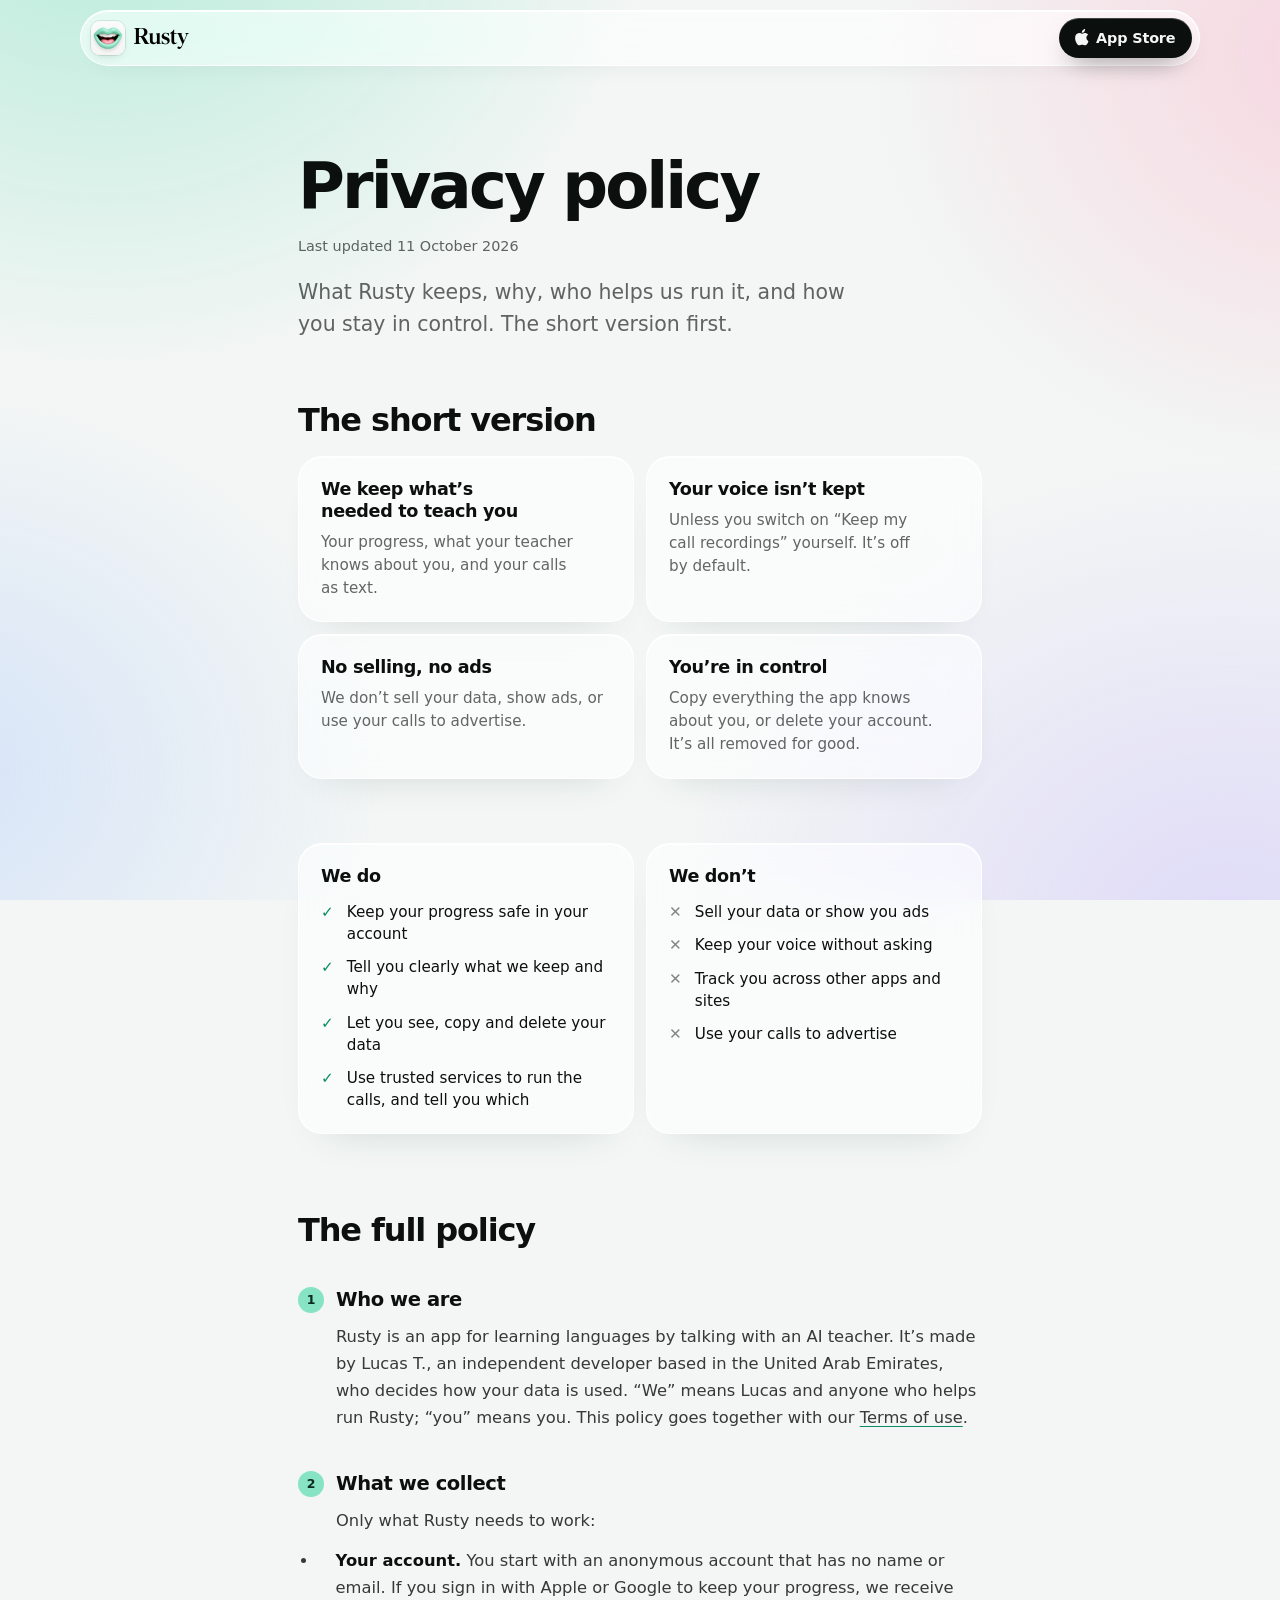
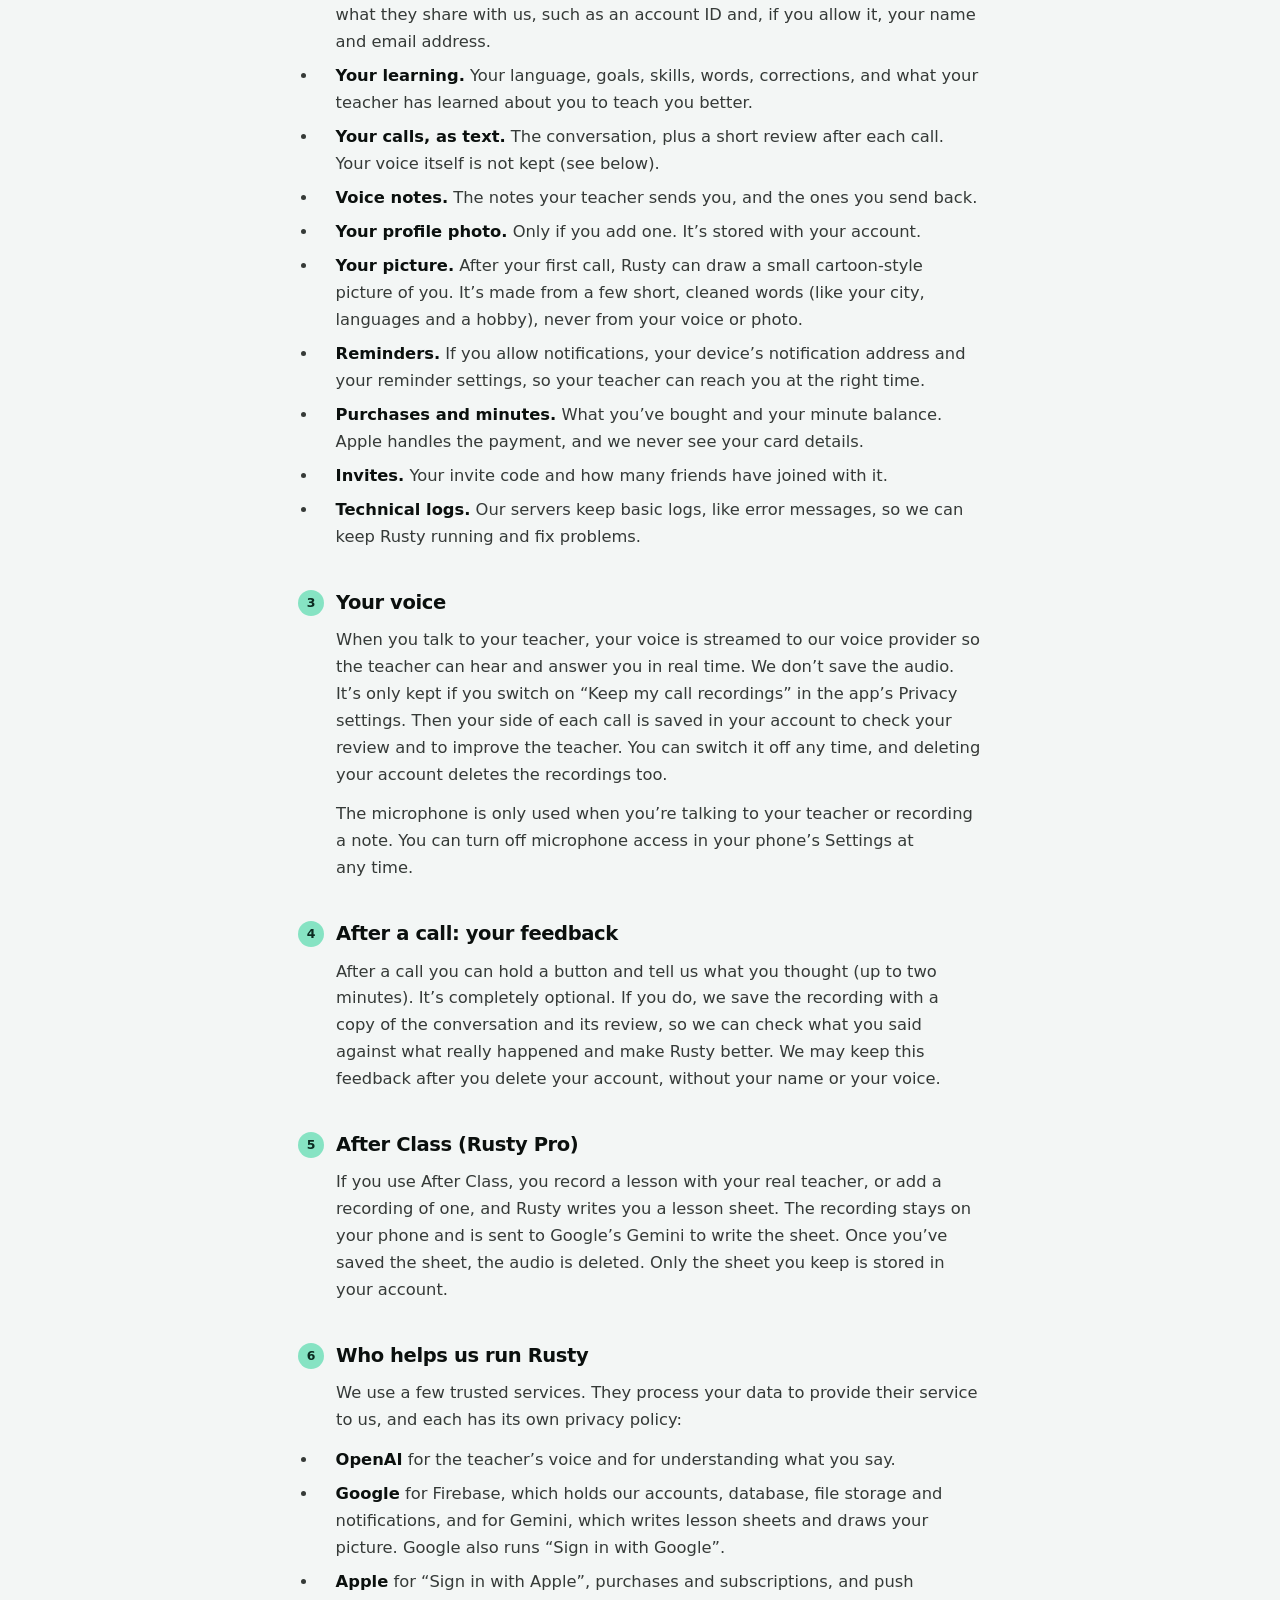
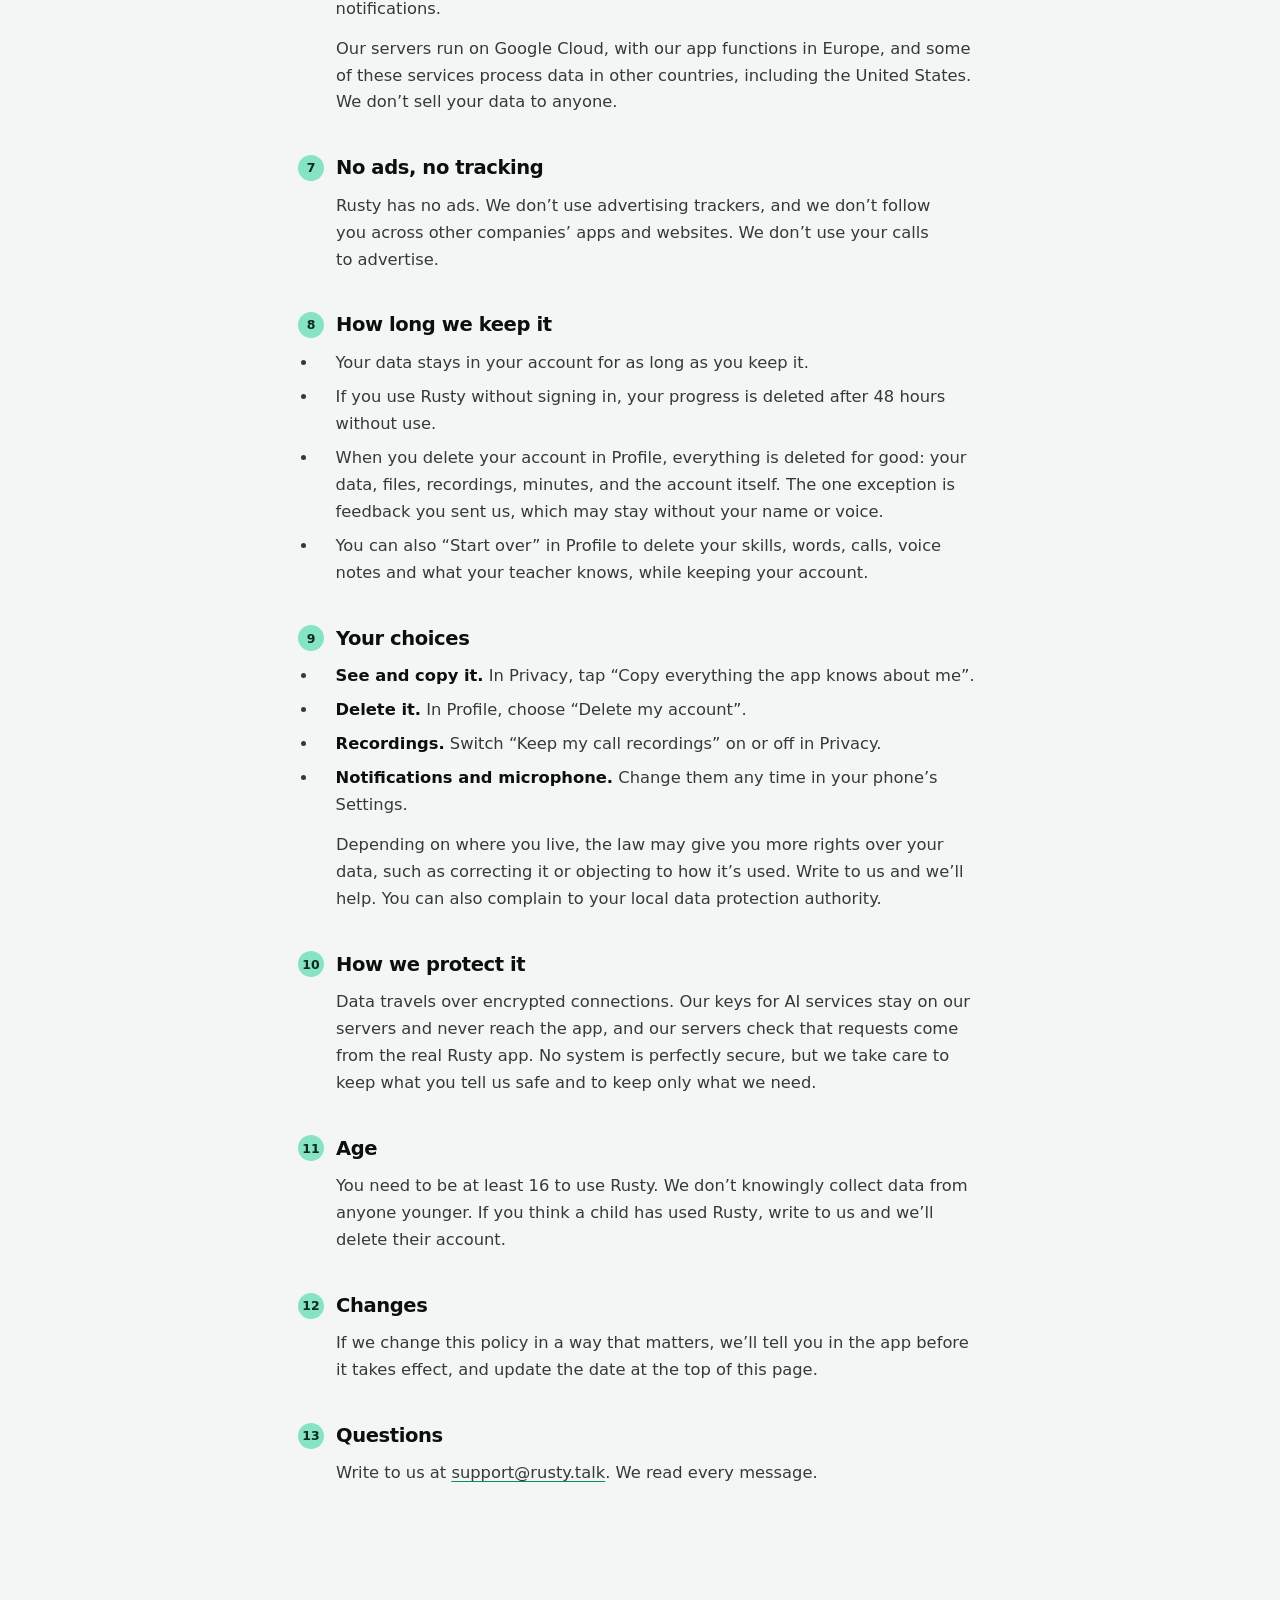
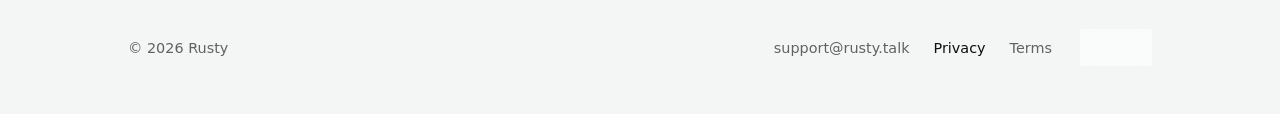
==== commit cebb85bf: "Redesign the site with a glass look, the new app icon and the app's artwork Soft colour washes behin" ====
--- a/privacy.html
+++ b/privacy.html
@@ -5,13 +5,13 @@
   <meta name="viewport" content="width=device-width, initial-scale=1">
   <title>Privacy policy · Rusty</title>
   <meta name="description" content="How Rusty handles your data, in plain language. We never sell it or show ads, your voice isn’t kept unless you choose, and you can delete everything any time.">
-  <meta name="theme-color" content="#ffffff">
+  <meta name="theme-color" content="#f3f6f5">
   <meta property="og:title" content="Privacy policy · Rusty">
   <meta property="og:description" content="How Rusty handles your data, in plain language.">
   <meta property="og:type" content="website">
   <meta property="og:image" content="rusty_appicon.png">
   <link rel="icon" type="image/png" href="rusty_appicon.png">
-  <link rel="apple-touch-icon" href="rusty_appicon.png">
+  <link rel="apple-touch-icon" href="art/touch-icon.png">
   <link rel="stylesheet" href="styles.css">
   <!-- Set the theme before first paint so there's no flash. Saved choice wins, otherwise follow the system. -->
   <script>
@@ -35,7 +35,7 @@
 
   <header class="nav">
     <a class="brand" href="index.html" aria-label="Rusty, back to the home page">
-      <img src="rusty_appicon.png" alt="" width="32" height="32">
+      <img src="rusty_appicon.png" alt="" width="34" height="34">
       <img class="brand__word" src="rustywordmark.svg" alt="" width="895" height="339">
     </a>
     <div class="nav__actions">
--- a/styles.css
+++ b/styles.css
@@ -1,52 +1,127 @@
-/* Monochrome only, in light and dark. Serif titles (New York on Apple), system sans for text. No italics. */
+/* Rusty. Soft colour behind frosted glass, in light and dark.
+   Colours come from the app icon (mint lips) and the app's pastel artwork. */
 :root {
-  --ink: #000;
-  --paper: #fff;
-  --font: -apple-system, BlinkMacSystemFont, system-ui, "Helvetica Neue", Helvetica, Arial, sans-serif;
-  /* ui-serif is New York in Safari. Other browsers fall back to Georgia. */
-  --serif: ui-serif, "New York", Georgia, "Times New Roman", serif;
-  --wrap: 1080px;
-  --pad: clamp(20px, 5vw, 48px);
-  --section: clamp(72px, 11vw, 140px);
+  --bg: #f3f6f5;
+  --ink: #0b100e;
+  --muted: rgba(11, 16, 14, 0.64);
+  --hair: rgba(11, 16, 14, 0.09);
+
+  --mint: #86e3c3;
+  --mint-ink: #0b8a66;
+  --pink: #ff9dbb;
+  --blue: #8fb8ff;
+  --violet: #b9a6ff;
+
+  /* Glass */
+  --glass: rgba(255, 255, 255, 0.58);
+  --glass-strong: rgba(255, 255, 255, 0.74);
+  --glass-edge: rgba(255, 255, 255, 0.9);
+  --glass-shine: rgba(255, 255, 255, 0.95);
+  --shadow: rgba(24, 60, 48, 0.2);
+  --blur: saturate(180%) blur(22px);
+
+  /* Background colour washes */
+  --wash-a: rgba(134, 227, 195, 0.55);
+  --wash-b: rgba(255, 157, 187, 0.34);
+  --wash-c: rgba(185, 166, 255, 0.34);
+  --wash-d: rgba(143, 184, 255, 0.3);
+
+  --font: -apple-system, BlinkMacSystemFont, "SF Pro Display", "SF Pro Text", system-ui, "Inter", "Helvetica Neue", Helvetica, Arial, sans-serif;
+  --wrap: 1120px;
+  --pad: clamp(16px, 5vw, 48px);
+  --section: clamp(52px, 9vw, 120px);
+  --radius: clamp(24px, 3.4vw, 36px);
   --ease: cubic-bezier(0.22, 1, 0.36, 1);
   color-scheme: light;
 }
 :root[data-theme="dark"] {
-  --ink: #fff;
-  --paper: #000;
+  --bg: #060908;
+  --ink: #f1f6f4;
+  --muted: rgba(241, 246, 244, 0.64);
+  --hair: rgba(255, 255, 255, 0.1);
+  --mint-ink: #8fe6c8;
+  --glass: rgba(255, 255, 255, 0.055);
+  --glass-strong: rgba(20, 26, 24, 0.66);
+  --glass-edge: rgba(255, 255, 255, 0.12);
+  --glass-shine: rgba(255, 255, 255, 0.16);
+  --shadow: rgba(0, 0, 0, 0.6);
+  --wash-a: rgba(134, 227, 195, 0.2);
+  --wash-b: rgba(255, 157, 187, 0.12);
+  --wash-c: rgba(185, 166, 255, 0.15);
+  --wash-d: rgba(143, 184, 255, 0.12);
   color-scheme: dark;
 }
 /* No JavaScript: still follow the system setting. */
 @media (prefers-color-scheme: dark) {
-  :root:not([data-theme]) { --ink: #fff; --paper: #000; color-scheme: dark; }
+  :root:not([data-theme]) {
+    --bg: #060908;
+    --ink: #f1f6f4;
+    --muted: rgba(241, 246, 244, 0.64);
+    --hair: rgba(255, 255, 255, 0.1);
+    --mint-ink: #8fe6c8;
+    --glass: rgba(255, 255, 255, 0.055);
+    --glass-strong: rgba(20, 26, 24, 0.66);
+    --glass-edge: rgba(255, 255, 255, 0.12);
+    --glass-shine: rgba(255, 255, 255, 0.16);
+    --shadow: rgba(0, 0, 0, 0.6);
+    --wash-a: rgba(134, 227, 195, 0.2);
+    --wash-b: rgba(255, 157, 187, 0.12);
+    --wash-c: rgba(185, 166, 255, 0.15);
+    --wash-d: rgba(143, 184, 255, 0.12);
+    color-scheme: dark;
+  }
 }
 
 *, *::before, *::after { box-sizing: border-box; font-style: normal; }
-html { scroll-behavior: smooth; -webkit-text-size-adjust: 100%; }
+html { scroll-behavior: smooth; -webkit-text-size-adjust: 100%; background: var(--bg); }
 body {
+  position: relative;
   margin: 0;
-  background: var(--paper);
+  min-height: 100vh;
+  min-height: 100svh;
+  /* No background here: the page colour is on <html>, so the washes below can sit behind the content. */
   color: var(--ink);
   font-family: var(--font);
   font-size: 17px;
   line-height: 1.55;
   -webkit-font-smoothing: antialiased;
+  -webkit-tap-highlight-color: transparent;
+  overflow-x: clip;
+}
+/* The colour behind the glass: soft washes that stay put while the page scrolls. */
+body::before {
+  content: "";
+  position: fixed;
+  top: 0;
+  left: 0;
+  right: 0;
+  height: 100lvh;
+  min-height: 100%;
+  z-index: -1;
+  pointer-events: none;
+  background:
+    radial-gradient(70vmax 60vmax at 8% -12%, var(--wash-a), transparent 62%),
+    radial-gradient(60vmax 55vmax at 104% 6%, var(--wash-b), transparent 60%),
+    radial-gradient(70vmax 60vmax at 96% 104%, var(--wash-c), transparent 62%),
+    radial-gradient(60vmax 50vmax at -6% 86%, var(--wash-d), transparent 60%);
 }
 h1, h2, h3, p, ul, ol, figure { margin: 0; padding: 0; }
 ul, ol { list-style: none; }
+img { max-width: 100%; }
 a { color: inherit; }
 a:focus-visible, button:focus-visible, .track:focus-visible { outline: 2px solid var(--ink); outline-offset: 3px; }
 
 /* Type */
 h1, h2, h3 {
-  font-family: var(--serif);
-  font-weight: 600;
-  letter-spacing: -0.015em;
+  font-family: var(--font);
+  font-weight: 700;
+  letter-spacing: -0.035em;
   text-wrap: balance;
 }
-h1 { font-size: clamp(2.6rem, 7.5vw, 5.5rem); line-height: 1.04; }
-h2 { font-size: clamp(2rem, 4.6vw, 3.6rem); line-height: 1.08; }
-h3 { font-size: clamp(1.5rem, 2.8vw, 2.2rem); line-height: 1.15; letter-spacing: -0.01em; }
+h1 { font-size: clamp(2.5rem, 8.4vw, 5.4rem); line-height: 1.02; letter-spacing: -0.045em; }
+h2 { font-size: clamp(1.9rem, 5vw, 3.4rem); line-height: 1.06; }
+h3 { font-size: 1.25rem; line-height: 1.2; letter-spacing: -0.02em; }
+p { text-wrap: pretty; }
 /* Wordmark sits inline in the headline. The SVG's baseline is ~24% above its bottom edge,
    so it is dropped by that amount to line up with the surrounding text. */
 .wordmark {
@@ -54,55 +129,107 @@
   height: 0.92em;
   width: auto;
   vertical-align: -0.22em;
-  filter: brightness(0); /* the file is #0F0F0F; this makes it match the pure black headline */
+  filter: brightness(0);
 }
 :root[data-theme="dark"] .wordmark { filter: brightness(0) invert(1); }
 @media (prefers-color-scheme: dark) {
   :root:not([data-theme]) .wordmark { filter: brightness(0) invert(1); }
 }
-.sub { font-size: clamp(1.1rem, 1.7vw, 1.3rem); max-width: 36ch; margin: 1.4rem auto 0; }
-.small { font-size: 0.85rem; margin-top: 0.9rem; }
-.eyebrow {
-  font-size: 0.78rem;
+.sub, .lede {
+  font-size: clamp(1.06rem, 1.7vw, 1.28rem);
+  line-height: 1.5;
+  color: var(--muted);
+}
+.sub { max-width: 37ch; margin: 1.3rem auto 0; }
+.lede { max-width: 40ch; margin: 1rem auto 0; }
+.small { font-size: 0.85rem; margin-top: 0.9rem; color: var(--muted); }
+
+/* Glass surface */
+.glass {
+  background: var(--glass);
+  -webkit-backdrop-filter: var(--blur);
+  backdrop-filter: var(--blur);
+  border: 1px solid var(--glass-edge);
+  border-radius: var(--radius);
+  box-shadow:
+    inset 0 1px 0 var(--glass-shine),
+    0 1px 2px rgba(0, 0, 0, 0.04),
+    0 24px 48px -28px var(--shadow);
+}
+
+/* Small pill label */
+.chip {
+  display: inline-flex;
+  align-items: center;
+  gap: 8px;
+  padding: 7px 14px 7px 11px;
+  border-radius: 999px;
+  font-size: 0.82rem;
   font-weight: 600;
-  letter-spacing: 0.12em;
+  letter-spacing: -0.005em;
+  background: var(--glass);
+  -webkit-backdrop-filter: var(--blur);
+  backdrop-filter: var(--blur);
+  border: 1px solid var(--glass-edge);
+  box-shadow: inset 0 1px 0 var(--glass-shine), 0 8px 20px -14px var(--shadow);
+}
+.chip__dot {
+  width: 8px;
+  height: 8px;
+  border-radius: 50%;
+  background: var(--mint);
+  box-shadow: 0 0 0 4px color-mix(in srgb, var(--mint) 30%, transparent);
+}
+.tag {
+  display: inline-block;
+  margin-left: 6px;
+  padding: 2px 8px;
+  border-radius: 999px;
+  font-size: 0.68rem;
+  font-weight: 700;
+  letter-spacing: 0.04em;
   text-transform: uppercase;
-  margin-bottom: 1rem;
-}
-
-/* Nav */
+  vertical-align: 0.18em;
+  color: #0b2a20;
+  background: var(--mint);
+}
+
+/* Nav: a floating glass pill */
 .nav {
   position: sticky;
-  top: 0;
-  z-index: 10;
+  top: 10px;
+  z-index: 20;
   display: flex;
   align-items: center;
   justify-content: space-between;
-  padding: 14px var(--pad);
-  background: var(--paper);
+  width: min(var(--wrap), calc(100% - 20px));
+  margin: 10px auto 0;
+  padding: 7px 7px 7px 10px;
+  border-radius: 999px;
+  background: var(--glass);
+  -webkit-backdrop-filter: var(--blur);
+  backdrop-filter: var(--blur);
+  border: 1px solid var(--glass-edge);
+  box-shadow: inset 0 1px 0 var(--glass-shine), 0 10px 30px -22px var(--shadow);
   transition: background 0.35s ease, box-shadow 0.35s ease;
 }
 .nav.is-scrolled {
-  background: color-mix(in srgb, var(--paper) 78%, transparent);
-  -webkit-backdrop-filter: saturate(180%) blur(16px);
-  backdrop-filter: saturate(180%) blur(16px);
-  box-shadow: 0 8px 24px -16px color-mix(in srgb, var(--ink) 30%, transparent);
+  background: var(--glass-strong);
+  box-shadow: inset 0 1px 0 var(--glass-shine), 0 16px 36px -18px var(--shadow);
 }
 .brand {
   display: flex;
   align-items: center;
-  gap: 10px;
-  font-weight: 700;
-  font-size: 1.15rem;
-  letter-spacing: -0.02em;
+  gap: 9px;
   text-decoration: none;
 }
-.brand img { border-radius: 22%; }
+.brand img { width: 34px; height: 34px; border-radius: 26%; box-shadow: 0 0 0 1px var(--hair), 0 4px 10px -4px var(--shadow); }
 /* Wordmark in the nav: same colour handling as the headline one. */
 .brand .brand__word {
-  height: 22px;
+  height: 21px;
   width: auto;
   border-radius: 0;
+  box-shadow: none;
   filter: brightness(0);
 }
 :root[data-theme="dark"] .brand .brand__word { filter: brightness(0) invert(1); }
@@ -111,25 +238,28 @@
 }
 .nav__actions { display: flex; align-items: center; gap: 10px; }
 
-/* Round icon buttons: theme toggle and carousel arrows */
-.theme-toggle, .arrow {
+/* Round icon buttons: carousel arrows */
+.arrow {
   display: grid;
   place-items: center;
-  width: 40px;
-  height: 40px;
+  width: 44px;
+  height: 44px;
   padding: 0;
-  border: 1px solid var(--ink);
   border-radius: 50%;
-  background: var(--paper);
   color: var(--ink);
   cursor: pointer;
-  transition: background 0.25s, color 0.25s, opacity 0.25s, transform 0.3s var(--ease);
-}
-.arrow:active:not(:disabled) { transform: scale(0.92); }
-.theme-toggle:hover, .arrow:hover:not(:disabled) { background: var(--ink); color: var(--paper); }
-.arrow:disabled { opacity: 0.3; cursor: default; }
-
-/* Light / dark switch, in the footer: a small pill with a sliding knob. */
+  background: var(--glass);
+  -webkit-backdrop-filter: var(--blur);
+  backdrop-filter: var(--blur);
+  border: 1px solid var(--glass-edge);
+  box-shadow: inset 0 1px 0 var(--glass-shine), 0 10px 22px -14px var(--shadow);
+  transition: background 0.25s, opacity 0.25s, transform 0.3s var(--ease);
+}
+.arrow:hover:not(:disabled) { background: var(--glass-strong); transform: scale(1.06); }
+.arrow:active:not(:disabled) { transform: scale(0.94); }
+.arrow:disabled { opacity: 0.35; cursor: default; }
+
+/* Light / dark switch, in the footer: a glass pill with a sliding knob. */
 .theme-toggle {
   position: relative;
   display: flex;
@@ -138,22 +268,26 @@
   height: 36px;
   padding: 3px;
   border-radius: 999px;
-  border-color: color-mix(in srgb, var(--ink) 22%, transparent);
-  background: transparent;
-}
-.theme-toggle:hover { background: transparent; color: var(--ink); }
+  color: var(--ink);
+  cursor: pointer;
+  background: var(--glass);
+  -webkit-backdrop-filter: var(--blur);
+  backdrop-filter: var(--blur);
+  border: 1px solid var(--glass-edge);
+  box-shadow: inset 0 1px 0 var(--glass-shine);
+}
 .theme-toggle::before {
   content: "";
   position: absolute;
   top: 3px;
-  left: 5px;
+  left: 4px;
   width: 28px;
   height: 28px;
   border-radius: 50%;
   background: var(--ink);
   transition: transform 0.5s var(--ease);
 }
-:root[data-theme="dark"] .theme-toggle::before { transform: translateX(32px); }
+:root[data-theme="dark"] .theme-toggle::before { transform: translateX(34px); }
 .theme-toggle svg {
   position: relative;
   flex: none;
@@ -161,105 +295,148 @@
   height: 28px;
   padding: 6px 8px;
   opacity: 0.5;
-  transition: color 0.4s ease, opacity 0.4s ease, transform 0.5s var(--ease);
-}
-.theme-toggle .icon-sun { color: var(--paper); opacity: 1; }
+  transition: color 0.4s ease, opacity 0.4s ease;
+}
+.theme-toggle .icon-sun { color: var(--bg); opacity: 1; }
 :root[data-theme="dark"] .theme-toggle .icon-sun { color: var(--ink); opacity: 0.5; }
-:root[data-theme="dark"] .theme-toggle .icon-moon { color: var(--paper); opacity: 1; }
-.theme-toggle:active::before { transform: scale(0.9); }
-:root[data-theme="dark"] .theme-toggle:active::before { transform: translateX(32px) scale(0.9); }
+:root[data-theme="dark"] .theme-toggle .icon-moon { color: var(--bg); opacity: 1; }
 .footer__end { display: flex; flex-wrap: wrap; align-items: center; gap: 16px 28px; }
 
 /* Button */
 .btn {
+  position: relative;
   display: inline-block;
   background: var(--ink);
-  color: var(--paper);
-  border: 2px solid var(--ink);
+  color: var(--bg);
+  border: 0;
   border-radius: 999px;
-  padding: 0.85em 1.6em;
+  padding: 0.85em 1.55em;
   font-weight: 600;
+  letter-spacing: -0.01em;
   text-decoration: none;
-  transition: background 0.25s, color 0.25s, transform 0.3s var(--ease), box-shadow 0.3s var(--ease);
-}
-.btn:hover { background: var(--paper); color: var(--ink); transform: translateY(-2px); box-shadow: 0 10px 24px -10px color-mix(in srgb, var(--ink) 45%, transparent); }
-.btn:active { transform: translateY(0) scale(0.97); box-shadow: none; }
-.btn--small { padding: 0.45em 1.1em; font-size: 0.9rem; }
+  box-shadow:
+    inset 0 1px 0 rgba(255, 255, 255, 0.22),
+    0 12px 26px -12px color-mix(in srgb, var(--ink) 55%, transparent);
+  transition: transform 0.3s var(--ease), box-shadow 0.3s var(--ease);
+}
+.btn:hover {
+  transform: translateY(-2px);
+  box-shadow:
+    inset 0 1px 0 rgba(255, 255, 255, 0.22),
+    0 18px 34px -12px color-mix(in srgb, var(--mint-ink) 70%, transparent);
+}
+.btn:active { transform: translateY(0) scale(0.97); }
+.btn--small { padding: 0.62em 1.15em; font-size: 0.9rem; }
+.btn--lg { padding: 1em 1.8em; font-size: 1.05rem; }
 /* App Store buttons carry the Apple logo, which follows the button's text colour. */
 .btn--store { display: inline-flex; align-items: center; justify-content: center; gap: 0.5em; }
 .btn__apple { flex: none; width: 0.95em; height: 1.15em; fill: currentColor; margin-top: -0.12em; }
 
 /* Shared section frame */
-.hero, .intro, .stories, .how, .fit, .pair, .closing {
+.hero, .intro, .stories, .features, .how, .fit, .pair, .closing {
   max-width: var(--wrap);
   margin: 0 auto;
   padding: var(--section) var(--pad);
 }
+.features, .fit, .pair { text-align: center; }
 
 /* Hero + closing */
-.hero, .closing {
+.hero, .closing__card {
   display: flex;
   flex-direction: column;
   align-items: center;
   text-align: center;
 }
-.hero { padding-top: clamp(48px, 8vw, 96px); }
-.hero__icon { width: 120px; height: 120px; border-radius: 22%; margin-bottom: 2rem; }
-/* Soft shadow under the hero icon. A faint glow in dark mode, where a dark shadow would vanish. */
-.hero .hero__icon { box-shadow: 0 18px 40px -12px rgba(0, 0, 0, 0.22), 0 4px 12px rgba(0, 0, 0, 0.08); }
-:root[data-theme="dark"] .hero .hero__icon { box-shadow: 0 18px 44px -12px rgba(255, 255, 255, 0.16), 0 0 0 1px rgba(255, 255, 255, 0.06); }
-@media (prefers-color-scheme: dark) {
-  :root:not([data-theme]) .hero .hero__icon { box-shadow: 0 18px 44px -12px rgba(255, 255, 255, 0.16), 0 0 0 1px rgba(255, 255, 255, 0.06); }
-}
-.hero .btn, .closing .btn { margin-top: 2.2rem; }
-
-/* Intro */
-.intro {
+.hero {
+  position: relative;
+  padding-top: clamp(36px, 7vw, 84px);
+  padding-bottom: clamp(40px, 7vw, 96px);
+}
+.hero > :not(.floaters) { position: relative; z-index: 1; }
+.hero__icon {
+  width: clamp(104px, 14vw, 132px);
+  height: auto;
+  aspect-ratio: 1;
+  border-radius: 23%;
+  margin-bottom: 1.5rem;
+  box-shadow:
+    0 0 0 1px var(--hair),
+    0 30px 60px -18px color-mix(in srgb, var(--mint-ink) 55%, transparent),
+    0 8px 18px -8px var(--shadow);
+}
+.hero .chip { margin-bottom: 1.3rem; }
+.hero .btn, .closing .btn { margin-top: 2rem; }
+
+/* Mouths drifting around the hero. Each sits in a span that follows the pointer a little;
+   the image inside bobs on its own. */
+.floaters { position: absolute; inset: 0; z-index: 0; pointer-events: none; }
+.floater {
+  position: absolute;
+  width: var(--s);
+  transform: translate3d(calc(var(--mx, 0) * var(--d, 0) * 1px), calc(var(--my, 0) * var(--d, 0) * 1px), 0);
+  transition: transform 0.9s var(--ease);
+}
+.floater img {
+  display: block;
+  width: 100%;
+  height: auto;
+  filter: drop-shadow(0 18px 18px rgba(20, 40, 34, 0.18));
+}
+.f1 { --s: clamp(64px, 12vw, 150px); left: 4%;  top: 6%;  rotate: -14deg; }
+.f2 { --s: clamp(58px, 11vw, 136px); right: 5%; top: 3%;  rotate: 12deg; }
+.f3 { --s: clamp(0px, 9vw, 112px);   left: 9%;  top: 54%; rotate: 10deg; }
+.f4 { --s: clamp(0px, 10vw, 128px);  right: 7%; top: 50%; rotate: -10deg; }
+.f5 { --s: clamp(44px, 7vw, 86px);   left: 22%; top: 20%; rotate: 18deg; opacity: 0.9; }
+.f6 { --s: clamp(46px, 7vw, 90px);   right: 21%; top: 24%; rotate: -16deg; opacity: 0.9; }
+.f5 img, .f6 img { filter: blur(1.5px) drop-shadow(0 12px 12px rgba(20, 40, 34, 0.14)); }
+
+/* Intro: one glass card */
+.intro__card {
   display: grid;
   grid-template-columns: 1fr 1fr;
-  gap: clamp(32px, 6vw, 80px);
-}
-.intro__text { display: grid; gap: 1.2rem; font-size: clamp(1.1rem, 1.7vw, 1.3rem); align-content: center; }
-
-/* Stories: one row of cards that scrolls sideways and snaps */
+  gap: clamp(24px, 6vw, 72px);
+  padding: clamp(26px, 5vw, 64px);
+}
+.intro__text { display: grid; gap: 1.1rem; font-size: clamp(1.06rem, 1.6vw, 1.22rem); align-content: center; color: var(--muted); }
+
+/* Stories: one row of photo cards that scrolls sideways and snaps */
 .stories__head {
   display: flex;
   align-items: flex-end;
   justify-content: space-between;
   gap: 24px;
-  margin-bottom: clamp(32px, 5vw, 56px);
+  margin-bottom: clamp(22px, 4vw, 44px);
 }
 .stories__nav { display: flex; gap: 10px; }
 .track {
   display: flex;
-  gap: 20px;
+  gap: clamp(12px, 1.8vw, 20px);
   overflow-x: auto;
   scroll-snap-type: x mandatory;
   scroll-padding-inline: var(--pad);
   /* Let cards run to the screen edge while staying aligned with the content. */
   margin-inline: calc(-1 * var(--pad));
-  padding: 4px var(--pad) 20px;
+  padding: 4px var(--pad) 28px;
   scrollbar-width: none;
   -webkit-overflow-scrolling: touch;
 }
 .track::-webkit-scrollbar { display: none; }
 .card {
-  flex: 0 0 clamp(260px, 31%, 330px);
+  position: relative;
+  flex: 0 0 clamp(270px, 31.6%, 340px);
   scroll-snap-align: start;
-}
-.card .photo { margin-bottom: 1.2rem; }
-.card .eyebrow { margin-bottom: 0.6rem; }
-.card h3 { font-size: 1.45rem; line-height: 1.2; }
-.card p:not(.eyebrow) { margin-top: 0.6rem; font-size: 1rem; }
-
-/* Photos are shown in full color. */
+  border-radius: var(--radius);
+  overflow: hidden;
+  isolation: isolate;
+  box-shadow: 0 0 0 1px var(--hair), 0 26px 44px -28px var(--shadow);
+  transform: translateZ(0);
+}
+/* Photos are shown in full colour, with the caption on frosted glass over them. */
 .photo {
   position: relative;
-  aspect-ratio: 4 / 5;
+  aspect-ratio: 3 / 4.3;
   overflow: hidden;
-  border-radius: 24px;
-  background: color-mix(in srgb, var(--ink) 6%, var(--paper));
-  transform: translateZ(0); /* keeps the rounded clip smooth while the image scales */
+  background: color-mix(in srgb, var(--ink) 6%, var(--bg));
 }
 .photo img {
   position: absolute;
@@ -272,18 +449,83 @@
 @media (hover: hover) {
   .card:hover .photo img { transform: scale(1.05); }
 }
+.card__cap {
+  position: absolute;
+  left: 10px;
+  right: 10px;
+  bottom: 10px;
+  padding: 16px 18px 17px;
+  border-radius: calc(var(--radius) - 10px);
+  color: #fff;
+  background: rgba(14, 20, 18, 0.42);
+  -webkit-backdrop-filter: saturate(160%) blur(18px);
+  backdrop-filter: saturate(160%) blur(18px);
+  border: 1px solid rgba(255, 255, 255, 0.22);
+  box-shadow: inset 0 1px 0 rgba(255, 255, 255, 0.25);
+}
+.card__cap h3 { font-size: 1.18rem; line-height: 1.2; }
+.card__cap p { margin-top: 0.4rem; font-size: 0.94rem; line-height: 1.4; color: rgba(255, 255, 255, 0.82); }
 /* Until the real photo exists, show the shot brief instead of a broken image. */
-.photo.is-missing { border: 1px solid var(--ink); }
 .photo.is-missing img { display: none; }
 .photo.is-missing::after {
   content: attr(data-brief);
   position: absolute;
-  inset: 0;
+  inset: 0 0 40%;
   display: grid;
   place-items: center;
   padding: 2rem;
   text-align: center;
   font-size: 0.95rem;
+}
+/* Page dots under the row, phones only */
+.dots { display: none; justify-content: center; gap: 7px; margin-top: -6px; }
+.dots i {
+  width: 7px;
+  height: 7px;
+  border-radius: 999px;
+  background: var(--ink);
+  opacity: 0.18;
+  transition: width 0.4s var(--ease), opacity 0.3s;
+}
+.dots i.is-on { width: 22px; opacity: 0.85; }
+
+/* Features: glass tiles with the app's artwork */
+.bento {
+  display: grid;
+  grid-template-columns: repeat(6, 1fr);
+  gap: clamp(12px, 1.6vw, 18px);
+  margin-top: clamp(28px, 5vw, 56px);
+  text-align: left;
+}
+.feat {
+  position: relative;
+  grid-column: span 2;
+  display: flex;
+  flex-direction: column;
+  gap: 14px;
+  padding: clamp(18px, 2.4vw, 28px);
+  overflow: hidden;
+  transition: transform 0.5s var(--ease), box-shadow 0.5s var(--ease);
+}
+.feat--lg { grid-column: span 3; flex-direction: row; align-items: center; gap: clamp(14px, 2.4vw, 28px); }
+.feat__art {
+  flex: none;
+  width: 104px;
+  height: auto;
+  aspect-ratio: 1;
+  margin: -6px 0 0 -8px;
+  filter: drop-shadow(0 14px 14px rgba(20, 40, 34, 0.16));
+  transition: transform 0.6s var(--ease);
+}
+.feat--lg .feat__art { width: clamp(120px, 15vw, 176px); margin: 0 0 0 -6px; }
+.feat h3 { font-size: 1.22rem; }
+.feat--lg h3 { font-size: clamp(1.3rem, 2.2vw, 1.6rem); }
+.feat p { margin-top: 0.45rem; font-size: 0.98rem; line-height: 1.5; color: var(--muted); }
+.feat a { color: var(--mint-ink); font-weight: 600; text-decoration: none; white-space: nowrap; }
+.feat a:hover { text-decoration: underline; text-underline-offset: 3px; }
+@media (hover: hover) {
+  .feat:hover { transform: translateY(-4px); }
+  .feat:hover .feat__art { transform: scale(1.07) rotate(-4deg); }
 }
 
 /* How it works */
@@ -293,26 +535,25 @@
   align-items: center;
   gap: clamp(32px, 8vw, 120px);
 }
-.how__copy p { margin-top: 1.4rem; font-size: 1.15rem; max-width: 42ch; }
+.how__copy p { margin-top: 1.2rem; font-size: clamp(1.04rem, 1.5vw, 1.15rem); max-width: 42ch; color: var(--muted); }
 
 /* Pair: works alongside other ways of learning */
-.pair { text-align: center; }
-.pair__lede { font-size: clamp(1.1rem, 1.7vw, 1.3rem); max-width: 40ch; margin: 1.4rem auto 0; }
-/* App tiles. Wraps and centres, so add as many as you like. */
+/* App tiles on a glass tray. Wraps and centres, so add as many as you like. */
 .apps {
   display: flex;
   flex-wrap: wrap;
   justify-content: center;
-  gap: clamp(20px, 3vw, 36px) clamp(16px, 2.4vw, 28px);
-  max-width: 880px;
-  margin: clamp(36px, 5vw, 56px) auto 0;
+  gap: clamp(18px, 3vw, 32px) clamp(10px, 2.4vw, 28px);
+  max-width: 920px;
+  margin: clamp(28px, 5vw, 56px) auto 0;
+  padding: clamp(22px, 4vw, 40px) clamp(14px, 3vw, 36px);
 }
 .app {
   display: flex;
   flex-direction: column;
   align-items: center;
-  gap: 12px;
-  width: clamp(92px, 14vw, 120px);
+  gap: 10px;
+  width: clamp(84px, 12vw, 112px);
 }
 /* Placeholder: a rounded square with the app's first letter.
    Drop an <img> inside and it covers the letter. */
@@ -323,16 +564,15 @@
   width: 100%;
   aspect-ratio: 1;
   overflow: hidden;
-  border-radius: 22.5%;
-  background: color-mix(in srgb, var(--ink) 7%, var(--paper));
-  box-shadow: inset 0 0 0 1px color-mix(in srgb, var(--ink) 10%, transparent);
+  border-radius: 23%;
+  background: color-mix(in srgb, var(--ink) 7%, var(--bg));
+  box-shadow: 0 10px 20px -12px var(--shadow);
   transition: transform 0.45s var(--ease), box-shadow 0.45s var(--ease);
 }
 .app__icon::before {
   content: attr(data-initial);
-  font-family: var(--serif);
   font-size: clamp(1.8rem, 4vw, 2.4rem);
-  font-weight: 600;
+  font-weight: 700;
   opacity: 0.35;
 }
 .app__icon img { position: absolute; inset: 0; width: 100%; height: 100%; object-fit: cover; }
@@ -342,56 +582,141 @@
   position: absolute;
   inset: 0;
   border-radius: inherit;
-  box-shadow: inset 0 0 0 1px color-mix(in srgb, var(--ink) 12%, transparent);
-}
-.app__name { font-size: 0.9rem; font-weight: 600; text-align: center; line-height: 1.25; }
+  box-shadow: inset 0 0 0 1px color-mix(in srgb, var(--ink) 10%, transparent);
+}
+.app__name { font-size: 0.86rem; font-weight: 600; text-align: center; line-height: 1.25; }
 @media (hover: hover) {
-  .app:hover .app__icon {
-    transform: translateY(-6px) scale(1.04);
-    box-shadow: inset 0 0 0 1px color-mix(in srgb, var(--ink) 10%, transparent), 0 14px 28px -10px color-mix(in srgb, var(--ink) 35%, transparent);
-  }
-}
-
-/* Phone frame around a screen recording. Always black, outlined so it reads on a black page. */
+  .app:hover .app__icon { transform: translateY(-6px) scale(1.05); box-shadow: 0 18px 28px -12px var(--shadow); }
+}
+
+/* Phone: a glass-edged frame around a call. The screen is always dark. */
 .phone {
-  width: min(300px, 78vw);
-  aspect-ratio: 9 / 19.5;
-  padding: 10px;
-  border: 1px solid var(--ink);
-  border-radius: 48px;
-  background: #000;
+  position: relative;
+  width: min(292px, 74vw);
+  aspect-ratio: 9 / 19.2;
+  padding: 9px;
+  border-radius: 50px;
+  background: linear-gradient(160deg, rgba(255, 255, 255, 0.7), rgba(255, 255, 255, 0.18));
+  border: 1px solid var(--glass-edge);
+  box-shadow:
+    inset 0 1px 0 var(--glass-shine),
+    0 50px 80px -40px color-mix(in srgb, var(--mint-ink) 60%, transparent),
+    0 30px 50px -30px var(--shadow);
+}
+:root[data-theme="dark"] .phone { background: linear-gradient(160deg, rgba(255, 255, 255, 0.22), rgba(255, 255, 255, 0.05)); }
+@media (prefers-color-scheme: dark) {
+  :root:not([data-theme]) .phone { background: linear-gradient(160deg, rgba(255, 255, 255, 0.22), rgba(255, 255, 255, 0.05)); }
+}
+.phone__screen {
+  position: relative;
+  width: 100%;
+  height: 100%;
+  overflow: hidden;
+  border-radius: 41px;
+  color: #fff;
+  background:
+    radial-gradient(120% 60% at 50% 0%, rgba(134, 227, 195, 0.5), transparent 70%),
+    radial-gradient(90% 50% at 100% 100%, rgba(185, 166, 255, 0.4), transparent 70%),
+    radial-gradient(90% 50% at 0% 90%, rgba(255, 157, 187, 0.28), transparent 70%),
+    #0a0f0d;
 }
 .phone video {
+  position: absolute;
+  inset: 0;
   display: block;
   width: 100%;
   height: 100%;
   object-fit: cover;
-  border-radius: 38px;
-  background: #000;
-}
-
-/* Fit: half-circle level gauge, A1 to B2 highlighted */
-.fit { text-align: center; }
-.fit__lede { font-size: clamp(1.1rem, 1.7vw, 1.3rem); max-width: 40ch; margin: 1.4rem auto 0; }
-.gauge { max-width: 720px; margin: clamp(40px, 6vw, 64px) auto 0; }
+  opacity: 0; /* shown by script.js once the recording has loaded */
+  transition: opacity 0.5s ease;
+}
+.phone.has-video video { opacity: 1; }
+.phone.has-video .call { visibility: hidden; }
+
+/* The call illustration inside the phone */
+.call {
+  position: absolute;
+  inset: 0;
+  display: flex;
+  flex-direction: column;
+  align-items: center;
+  padding: 13% 7% 8%;
+  text-align: center;
+}
+.call__status {
+  display: inline-flex;
+  align-items: center;
+  gap: 7px;
+  padding: 6px 12px;
+  border-radius: 999px;
+  font-size: 0.74rem;
+  font-weight: 600;
+  background: rgba(255, 255, 255, 0.12);
+  border: 1px solid rgba(255, 255, 255, 0.16);
+}
+.call__live { width: 7px; height: 7px; border-radius: 50%; background: var(--mint); }
+.call__face { position: relative; display: grid; place-items: center; width: 62%; aspect-ratio: 1; margin-top: 16%; }
+.call__face img { position: relative; width: 100%; height: auto; filter: drop-shadow(0 16px 20px rgba(0, 0, 0, 0.4)); }
+.call__ring {
+  position: absolute;
+  inset: 6%;
+  border-radius: 50%;
+  border: 1.5px solid rgba(134, 227, 195, 0.55);
+  opacity: 0;
+}
+.call__bubble {
+  margin-top: 9%;
+  padding: 10px 14px;
+  border-radius: 18px;
+  font-size: 0.86rem;
+  font-weight: 500;
+  line-height: 1.3;
+  background: rgba(255, 255, 255, 0.13);
+  -webkit-backdrop-filter: blur(12px);
+  backdrop-filter: blur(12px);
+  border: 1px solid rgba(255, 255, 255, 0.16);
+}
+.call__wave { display: flex; align-items: center; gap: 4px; height: 28px; margin-top: auto; }
+.call__wave i { width: 3.5px; height: 30%; border-radius: 2px; background: var(--mint); }
+.call__wave i:nth-child(2), .call__wave i:nth-child(8) { height: 55%; }
+.call__wave i:nth-child(3), .call__wave i:nth-child(7) { height: 80%; }
+.call__wave i:nth-child(4), .call__wave i:nth-child(6) { height: 45%; }
+.call__wave i:nth-child(5) { height: 100%; }
+.call__controls { display: flex; align-items: center; gap: 16px; margin-top: 9%; }
+.call__btn {
+  display: grid;
+  place-items: center;
+  width: 46px;
+  height: 46px;
+  border-radius: 50%;
+  background: rgba(255, 255, 255, 0.14);
+  border: 1px solid rgba(255, 255, 255, 0.18);
+}
+.call__btn svg { width: 20px; height: 20px; }
+.call__btn--end { width: 58px; height: 58px; background: #ff4d5e; border-color: transparent; box-shadow: 0 12px 24px -8px rgba(255, 77, 94, 0.7); }
+.call__btn--end svg { width: 28px; height: 28px; }
+
+/* Fit: half-circle level gauge on glass, A1 to B2 highlighted */
+.gauge { max-width: 760px; margin: clamp(28px, 5vw, 56px) auto 0; padding: clamp(18px, 4vw, 44px); }
 .gauge__svg { display: block; width: 100%; height: auto; overflow: visible; }
 .gauge__track {
   fill: none;
   stroke: var(--ink);
+  stroke-opacity: 0.35;
   stroke-width: 2;
   stroke-dasharray: 2 8;
   stroke-linecap: round;
 }
 .gauge__range {
   fill: none;
-  stroke: var(--ink);
-  stroke-width: 34;
+  stroke: url(#gauge-grad);
+  stroke-width: 36;
   stroke-dasharray: 1;
   stroke-dashoffset: 0;
 }
-.gauge__ticks line { stroke: var(--ink); stroke-width: 2; }
+.gauge__ticks line { stroke: var(--ink); stroke-opacity: 0.4; stroke-width: 2; }
 /* Boundaries inside Rusty's range cut through the thick arc. */
-.gauge__ticks line.cut { stroke: var(--paper); stroke-width: 4; }
+.gauge__ticks line.cut { stroke: #fff; stroke-opacity: 0.85; stroke-width: 3; }
 .gauge__labels text {
   fill: var(--ink);
   opacity: 0.4;
@@ -401,28 +726,52 @@
   text-anchor: middle;
   dominant-baseline: middle;
 }
-.gauge__labels text.in { opacity: 1; font-size: 22px; }
+.gauge__labels text.in { opacity: 1; font-size: 22px; font-weight: 700; }
 .gauge__center text { fill: var(--ink); text-anchor: middle; }
-.gauge__big { font-family: var(--serif); font-weight: 600; font-size: 76px; letter-spacing: -0.02em; }
+.gauge__big { font-family: var(--font); font-weight: 700; font-size: 78px; letter-spacing: -0.045em; }
 .gauge__small {
   font-family: var(--font);
-  font-size: 15px;
+  font-size: 14px;
   font-weight: 600;
   letter-spacing: 0.12em;
   text-transform: uppercase;
+  opacity: 0.6;
 }
 .gauge__notes {
   display: grid;
   grid-template-columns: 1fr 1fr;
-  gap: 24px 48px;
-  margin-top: clamp(32px, 5vw, 48px);
-  padding-top: 24px;
-  border-top: 1px solid var(--ink);
+  gap: 20px 48px;
+  margin-top: clamp(22px, 4vw, 36px);
+  padding-top: 22px;
+  border-top: 1px solid var(--hair);
   text-align: left;
-  font-size: 1rem;
+  font-size: 0.96rem;
+  color: var(--muted);
 }
 .gauge__notes p:last-child { text-align: right; }
-.gauge__notes strong { display: block; font-weight: 600; }
+.gauge__notes strong { display: block; font-weight: 600; color: var(--ink); }
+
+/* Closing: a large glass card with colour behind it */
+.closing { position: relative; }
+.closing::before {
+  content: "";
+  position: absolute;
+  inset: 12% 8%;
+  z-index: -1;
+  border-radius: 50%;
+  background:
+    radial-gradient(50% 60% at 25% 40%, color-mix(in srgb, var(--mint) 75%, transparent), transparent 70%),
+    radial-gradient(45% 55% at 75% 55%, color-mix(in srgb, var(--pink) 60%, transparent), transparent 70%),
+    radial-gradient(40% 50% at 55% 85%, color-mix(in srgb, var(--violet) 60%, transparent), transparent 70%);
+  filter: blur(40px);
+  opacity: 0.75;
+}
+:root[data-theme="dark"] .closing::before { opacity: 0.4; }
+.closing__card { padding: clamp(40px, 8vw, 96px) clamp(20px, 5vw, 64px); }
+.closing h2 { font-size: clamp(2.3rem, 7vw, 4.6rem); letter-spacing: -0.045em; line-height: 1; }
+
+/* Phones: a download bar pinned to the bottom of the screen */
+.dock { display: none; }
 
 /* Animation: only when JS can trigger it, so the gauge is never stuck empty. */
 @media (prefers-reduced-motion: no-preference) {
@@ -457,16 +806,44 @@
     from { opacity: 0; transform: translateY(20px) scale(0.86); }
     to { opacity: 1; transform: none; }
   }
-  .nav { animation: fade-down 0.8s var(--ease) backwards; }
   @keyframes fade-down {
     from { opacity: 0; transform: translateY(-12px); }
     to { opacity: 1; transform: none; }
   }
+  @keyframes fade-in {
+    from { opacity: 0; }
+  }
+  @keyframes bob {
+    from { transform: translateY(-7px) rotate(-3deg); }
+    to { transform: translateY(9px) rotate(4deg); }
+  }
+  @keyframes ring {
+    from { transform: scale(0.8); opacity: 0.9; }
+    to { transform: scale(1.5); opacity: 0; }
+  }
+  @keyframes wave {
+    from { transform: scaleY(0.35); }
+    to { transform: scaleY(1); }
+  }
+  .nav { animation: fade-down 0.8s var(--ease) backwards; }
   .hero > .hero__icon { animation: pop 1s var(--ease) 0.1s backwards; }
-  .hero > h1 { animation: rise 1s var(--ease) 0.25s backwards; }
-  .hero > .sub { animation: rise 1s var(--ease) 0.4s backwards; }
+  .hero > .chip { animation: rise 1s var(--ease) 0.2s backwards; }
+  .hero > h1 { animation: rise 1s var(--ease) 0.3s backwards; }
+  .hero > .sub { animation: rise 1s var(--ease) 0.42s backwards; }
   .hero > .btn { animation: rise 1s var(--ease) 0.55s backwards; }
   .hero > .small { animation: rise 1s var(--ease) 0.65s backwards; }
+  .floaters { animation: fade-in 1.6s ease 0.5s backwards; }
+  .floater img { animation: bob 6s ease-in-out infinite alternate; }
+  .f2 img { animation-duration: 7.5s; animation-delay: -2s; }
+  .f3 img { animation-duration: 8s; animation-delay: -4s; }
+  .f4 img { animation-duration: 6.5s; animation-delay: -1s; }
+  .f5 img { animation-duration: 9s; animation-delay: -3s; }
+  .f6 img { animation-duration: 8.5s; animation-delay: -5s; }
+  .call__ring { animation: ring 2.6s ease-out infinite; }
+  .call__ring + .call__ring { animation-delay: 1.3s; }
+  .call__wave i { animation: wave 0.7s ease-in-out infinite alternate; }
+  .call__wave i:nth-child(2n) { animation-duration: 0.5s; }
+  .call__wave i:nth-child(3n) { animation-duration: 0.9s; animation-delay: -0.3s; }
   .legal__head > * { animation: rise 1s var(--ease) backwards; }
   .legal__head > :nth-child(2) { animation-delay: 0.12s; }
   .legal__head > :nth-child(3) { animation-delay: 0.24s; }
@@ -475,14 +852,14 @@
   .js .reveal,
   .js [data-stagger] > * {
     opacity: 0;
-    transform: translateY(32px);
+    transform: translateY(28px);
     transition: opacity 0.9s var(--ease), transform 1s var(--ease);
-    transition-delay: calc(var(--i, 0) * 110ms);
-  }
-  .js .reveal--scale { transform: translateY(32px) scale(0.94); }
+    transition-delay: calc(var(--i, 0) * 90ms);
+  }
+  .js .reveal--scale { transform: translateY(28px) scale(0.94); }
   .js .btn.reveal {
-    transition: opacity 0.9s var(--ease), transform 1s var(--ease), background 0.25s, color 0.25s, box-shadow 0.3s var(--ease);
-    transition-delay: calc(var(--i, 0) * 110ms), calc(var(--i, 0) * 110ms), 0s, 0s, 0s;
+    transition: opacity 0.9s var(--ease), transform 1s var(--ease), box-shadow 0.3s var(--ease);
+    transition-delay: calc(var(--i, 0) * 90ms), calc(var(--i, 0) * 90ms), 0s;
   }
   .js .reveal.is-in,
   .js [data-stagger].is-in > * {
@@ -509,78 +886,78 @@
 .footer {
   max-width: var(--wrap);
   margin: 0 auto;
-  padding: 32px var(--pad) 48px;
+  padding: 28px var(--pad) 48px;
   display: flex;
   flex-wrap: wrap;
   align-items: center;
   gap: 16px 24px;
   justify-content: space-between;
   font-size: 0.9rem;
-}
-.footer nav { display: flex; flex-wrap: wrap; gap: 24px; }
-.footer a { text-decoration: none; }
-.footer a:hover { text-decoration: underline; text-underline-offset: 4px; }
+  color: var(--muted);
+}
+.footer nav { display: flex; flex-wrap: wrap; gap: 8px 24px; }
+.footer a { text-decoration: none; transition: color 0.2s; }
+.footer a:hover, .footer a[aria-current] { color: var(--ink); }
 
 /* Legal pages (privacy, terms) */
 .legal {
-  max-width: 760px;
+  max-width: 780px;
   margin: 0 auto;
   padding: clamp(40px, 7vw, 88px) var(--pad) var(--section);
 }
-.legal__head { margin-bottom: clamp(40px, 6vw, 64px); }
-.legal__head h1 { font-size: clamp(2.4rem, 6vw, 4rem); }
-.legal__meta { margin-top: 1rem; font-size: 0.9rem; opacity: 0.6; }
-.legal__lede { margin-top: 1.4rem; font-size: clamp(1.1rem, 1.7vw, 1.3rem); max-width: 44ch; }
-
-.legal h2 { font-size: clamp(1.6rem, 3vw, 2.1rem); margin-bottom: 1.2rem; }
-.legal a { text-underline-offset: 3px; }
-
-/* At a glance: small cards */
+.legal__head { margin-bottom: clamp(36px, 6vw, 64px); }
+.legal__head h1 { font-size: clamp(2.3rem, 7vw, 4rem); }
+.legal__meta { margin-top: 1rem; font-size: 0.9rem; color: var(--muted); }
+.legal__lede { margin-top: 1.2rem; font-size: clamp(1.08rem, 1.7vw, 1.28rem); max-width: 44ch; color: var(--muted); }
+
+.legal h2 { font-size: clamp(1.5rem, 3vw, 2rem); margin-bottom: 1.1rem; }
+.legal a { text-underline-offset: 3px; text-decoration-color: var(--mint-ink); }
+
+/* At a glance: small glass cards */
 .glance {
   display: grid;
   grid-template-columns: repeat(2, 1fr);
-  gap: 14px;
-  margin-bottom: clamp(40px, 6vw, 64px);
-}
-.glance li {
+  gap: 12px;
+  margin-bottom: clamp(36px, 6vw, 64px);
+}
+.glance li, .dodont > div {
   padding: 22px;
-  border-radius: 22px;
-  background: color-mix(in srgb, var(--ink) 6%, var(--paper));
-  transition: transform 0.45s var(--ease), background 0.3s;
-}
+  border-radius: 24px;
+  background: var(--glass);
+  -webkit-backdrop-filter: var(--blur);
+  backdrop-filter: var(--blur);
+  border: 1px solid var(--glass-edge);
+  box-shadow: inset 0 1px 0 var(--glass-shine), 0 20px 40px -28px var(--shadow);
+}
+.glance li { transition: transform 0.45s var(--ease); }
 @media (hover: hover) {
-  .glance li:hover { transform: translateY(-4px); background: color-mix(in srgb, var(--ink) 9%, var(--paper)); }
-}
-.glance h3 { font-size: 1.15rem; line-height: 1.25; letter-spacing: -0.005em; }
-.glance p { margin-top: 0.5rem; font-size: 0.95rem; line-height: 1.5; opacity: 0.75; }
+  .glance li:hover { transform: translateY(-4px); }
+}
+.glance h3 { font-size: 1.1rem; line-height: 1.25; }
+.glance p { margin-top: 0.5rem; font-size: 0.95rem; line-height: 1.5; color: var(--muted); }
 
 /* We do / we don't */
 .dodont {
   display: grid;
   grid-template-columns: repeat(2, 1fr);
-  gap: 14px;
-  margin-bottom: clamp(48px, 7vw, 80px);
-}
-.dodont > div {
-  padding: 22px;
-  border-radius: 22px;
-  border: 1px solid color-mix(in srgb, var(--ink) 18%, transparent);
-}
-.dodont h3 { font-size: 1.15rem; margin-bottom: 0.9rem; }
+  gap: 12px;
+  margin-bottom: clamp(44px, 7vw, 80px);
+}
+.dodont h3 { font-size: 1.1rem; margin-bottom: 0.9rem; }
 .dodont li { position: relative; padding-left: 1.7em; font-size: 0.95rem; line-height: 1.45; }
 .dodont li + li { margin-top: 0.7rem; }
 .dodont li::before { position: absolute; left: 0; font-weight: 700; }
-.dodont .yes li::before { content: "\2713"; }
-.dodont .no li::before { content: "\2715"; opacity: 0.6; }
+.dodont .yes li::before { content: "\2713"; color: var(--mint-ink); }
+.dodont .no li::before { content: "\2715"; opacity: 0.5; }
 
 /* The full text: numbered sections */
 .legal__full { counter-reset: sec; }
-.legal__full > section { counter-increment: sec; margin-top: clamp(28px, 4vw, 40px); }
+.legal__full > section { counter-increment: sec; margin-top: clamp(26px, 4vw, 40px); }
 .legal__full h3 {
   display: flex;
   align-items: baseline;
   gap: 12px;
-  font-size: 1.3rem;
+  font-size: 1.22rem;
   line-height: 1.25;
   margin-bottom: 0.6rem;
 }
@@ -592,9 +969,8 @@
   width: 26px;
   height: 26px;
   border-radius: 50%;
-  background: var(--ink);
-  color: var(--paper);
-  font-family: var(--font);
+  background: var(--mint);
+  color: #0b2a20;
   font-size: 0.78rem;
   font-weight: 700;
   letter-spacing: 0;
@@ -604,33 +980,102 @@
   padding-left: 38px;
   font-size: 1.02rem;
   line-height: 1.65;
-  opacity: 0.82;
+  color: color-mix(in srgb, var(--ink) 82%, transparent);
 }
 .legal__full p + p, .legal__full p + ul, .legal__full ul + p { margin-top: 0.8rem; }
 .legal__full ul { list-style: disc; padding-left: 0; }
 .legal__full li { margin-left: 1.2em; padding-left: 18px; }
 .legal__full li + li { margin-top: 0.45rem; }
-.legal__full strong { font-weight: 600; opacity: 1; }
+.legal__full strong { font-weight: 600; color: var(--ink); }
 .legal__note {
   margin-top: clamp(40px, 6vw, 64px);
   padding-top: 24px;
-  border-top: 1px solid color-mix(in srgb, var(--ink) 18%, transparent);
+  border-top: 1px solid var(--hair);
   font-size: 0.95rem;
 }
 
-/* Mobile */
+/* Tablets */
+@media (max-width: 900px) {
+  .bento { grid-template-columns: repeat(2, 1fr); }
+  .feat, .feat--lg { grid-column: span 1; }
+  .feat--lg { flex-direction: column; align-items: flex-start; }
+  .feat--lg .feat__art { width: 104px; margin: -6px 0 0 -8px; }
+  .bento > :last-child { grid-column: 1 / -1; }
+}
+
+/* Phones */
 @media (max-width: 760px) {
-  .intro, .how, .gauge__notes { grid-template-columns: 1fr; }
+  body { font-size: 16.5px; }
+  .hero { padding-top: 34px; }
+  .hero .btn--lg, .closing .btn--lg { width: 100%; max-width: 360px; }
+  .f1 { left: -3%; top: 3%; }
+  .f2 { right: -2%; top: 1%; }
+  .f5 { left: 9%; top: 19%; }
+  .f6 { right: 8%; top: 20%; }
+  .f3, .f4 { display: none; }
+
+  .intro__card, .how, .gauge__notes { grid-template-columns: 1fr; }
   .gauge__notes p:last-child { text-align: left; }
+  .how { gap: 36px; }
   .how .phone { justify-self: center; }
-  .card { flex-basis: 78%; }
+
+  .card { flex-basis: 80%; }
   .stories__nav { display: none; } /* swipe instead */
-  .footer { flex-direction: column; align-items: flex-start; }
+  .dots { display: flex; }
+
+  /* Feature tiles become compact rows: artwork left, words right. */
+  .bento { grid-template-columns: 1fr; gap: 10px; }
+  .feat, .feat--lg { flex-direction: row; align-items: center; gap: 14px; padding: 16px 18px 16px 12px; }
+  .feat .feat__art, .feat--lg .feat__art { width: 84px; margin: 0; }
+  .feat h3, .feat--lg h3 { font-size: 1.12rem; }
+  .feat p { font-size: 0.94rem; line-height: 1.42; }
+
+  /* Bigger gauge lettering, since the drawing scales down with the screen. */
+  .gauge { padding: 20px 14px 22px; }
+  .gauge__labels text { font-size: 25px; }
+  .gauge__labels text.in { font-size: 30px; }
+  .gauge__big { font-size: 84px; }
+  .gauge__small { font-size: 19px; }
+
+  .apps { gap: 20px 6px; padding: 24px 10px; }
+  .app { width: 30%; max-width: 104px; }
+  .app__icon { width: 76%; }
+
+  .footer { flex-direction: column; align-items: flex-start; padding-bottom: 110px; }
   .glance, .dodont { grid-template-columns: 1fr; }
+  .legal__full p, .legal__full li { padding-left: 0; }
+  .legal__full li { padding-left: 6px; }
+
+  .dock {
+    position: fixed;
+    left: 10px;
+    right: 10px;
+    bottom: calc(10px + env(safe-area-inset-bottom, 0px));
+    z-index: 30;
+    display: flex;
+    align-items: center;
+    gap: 11px;
+    padding: 9px 9px 9px 10px;
+    border-radius: 24px;
+    background: var(--glass-strong);
+    -webkit-backdrop-filter: var(--blur);
+    backdrop-filter: var(--blur);
+    border: 1px solid var(--glass-edge);
+    box-shadow: inset 0 1px 0 var(--glass-shine), 0 18px 40px -16px var(--shadow);
+    transform: translateY(calc(100% + 30px));
+    visibility: hidden;
+    transition: transform 0.6s var(--ease), visibility 0s linear 0.6s;
+  }
+  .dock.is-up { transform: none; visibility: visible; transition: transform 0.6s var(--ease), visibility 0s; }
+  .dock img { flex: none; width: 40px; height: 40px; border-radius: 26%; box-shadow: 0 0 0 1px var(--hair); }
+  .dock__text { flex: 1; min-width: 0; display: grid; line-height: 1.2; }
+  .dock__text strong { font-size: 0.95rem; letter-spacing: -0.01em; }
+  .dock__text span { font-size: 0.78rem; color: var(--muted); white-space: nowrap; overflow: hidden; text-overflow: ellipsis; }
+  .dock .btn { flex: none; padding: 0.7em 1.3em; }
 }
 
 @media (prefers-reduced-motion: reduce) {
   html { scroll-behavior: auto; }
-  .btn, .theme-toggle, .theme-toggle::before, .theme-toggle svg, .arrow, .app__icon, .photo img { transition: none; }
-  .btn:hover, .app:hover .app__icon, .card:hover .photo img { transform: none; }
-}
+  .btn, .theme-toggle::before, .theme-toggle svg, .arrow, .app__icon, .photo img, .feat, .feat__art, .floater, .dock { transition: none; }
+  .btn:hover, .app:hover .app__icon, .card:hover .photo img, .feat:hover, .feat:hover .feat__art { transform: none; }
+}
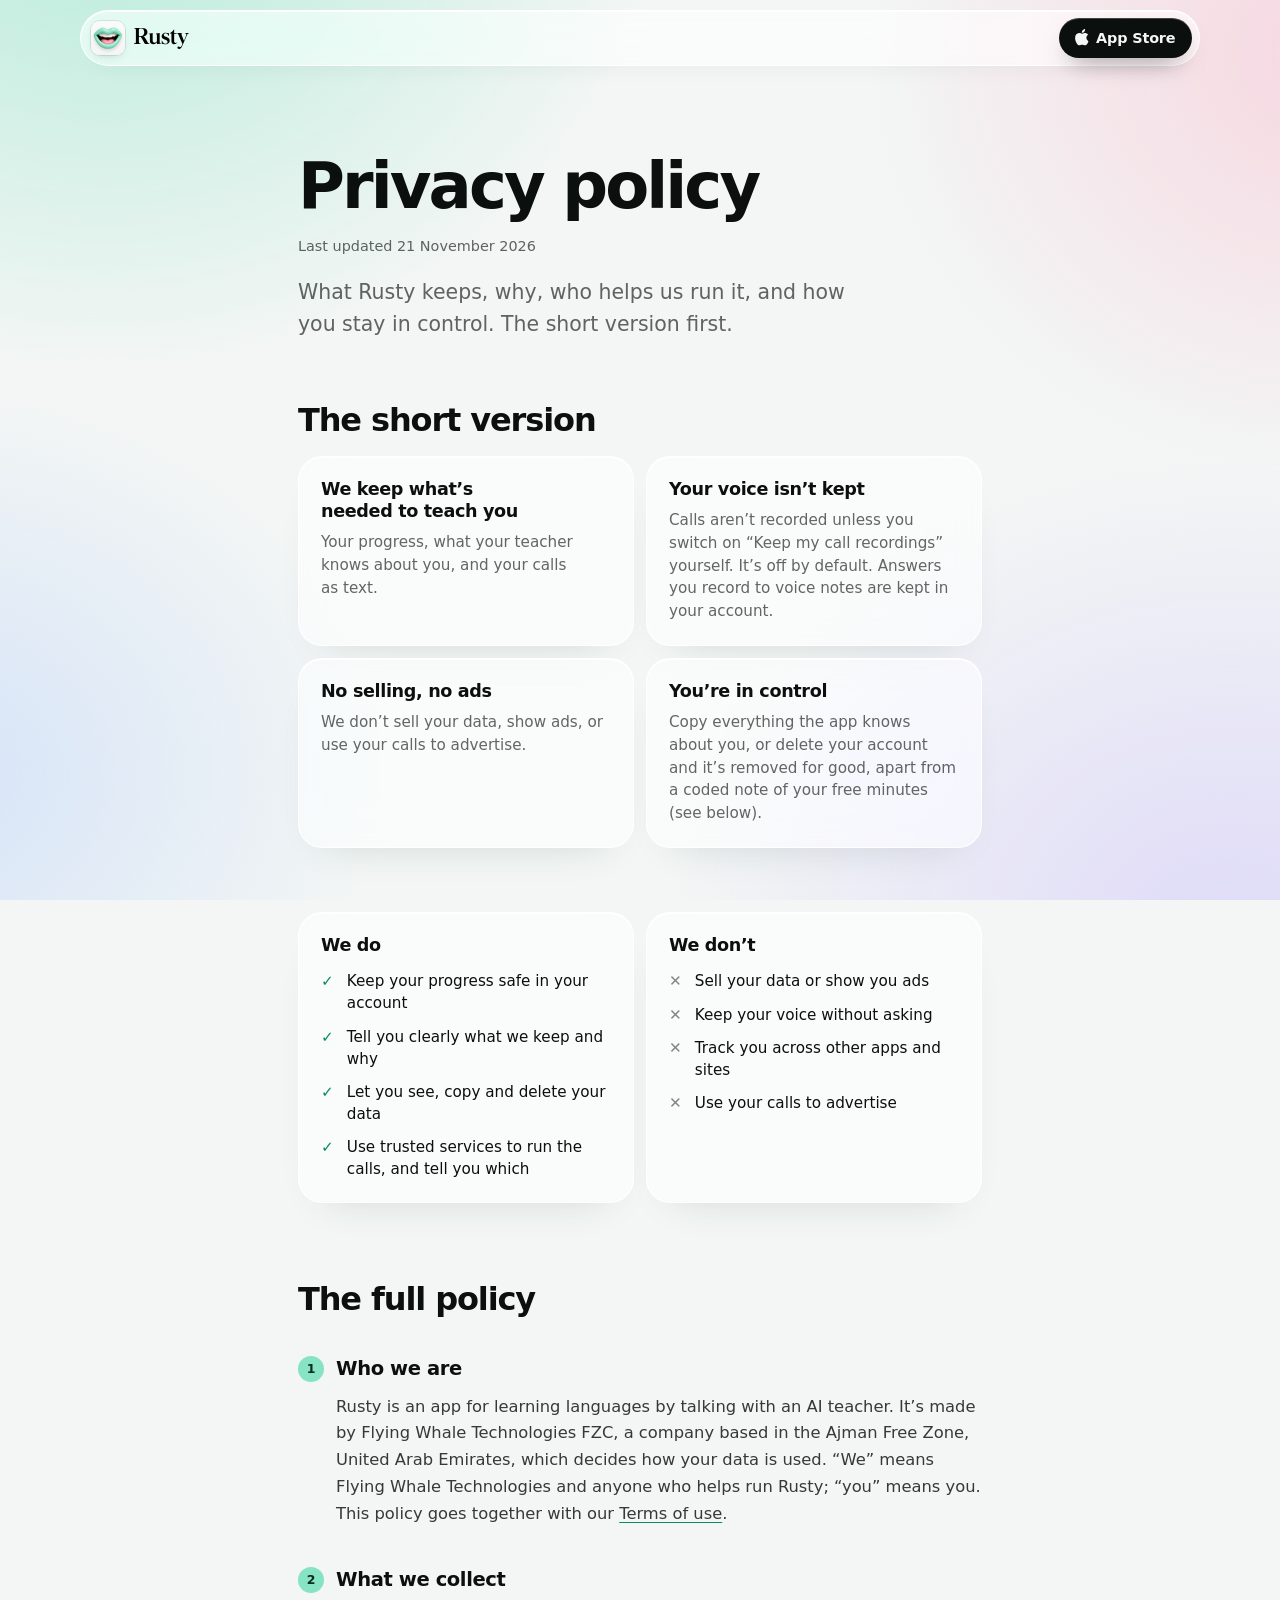
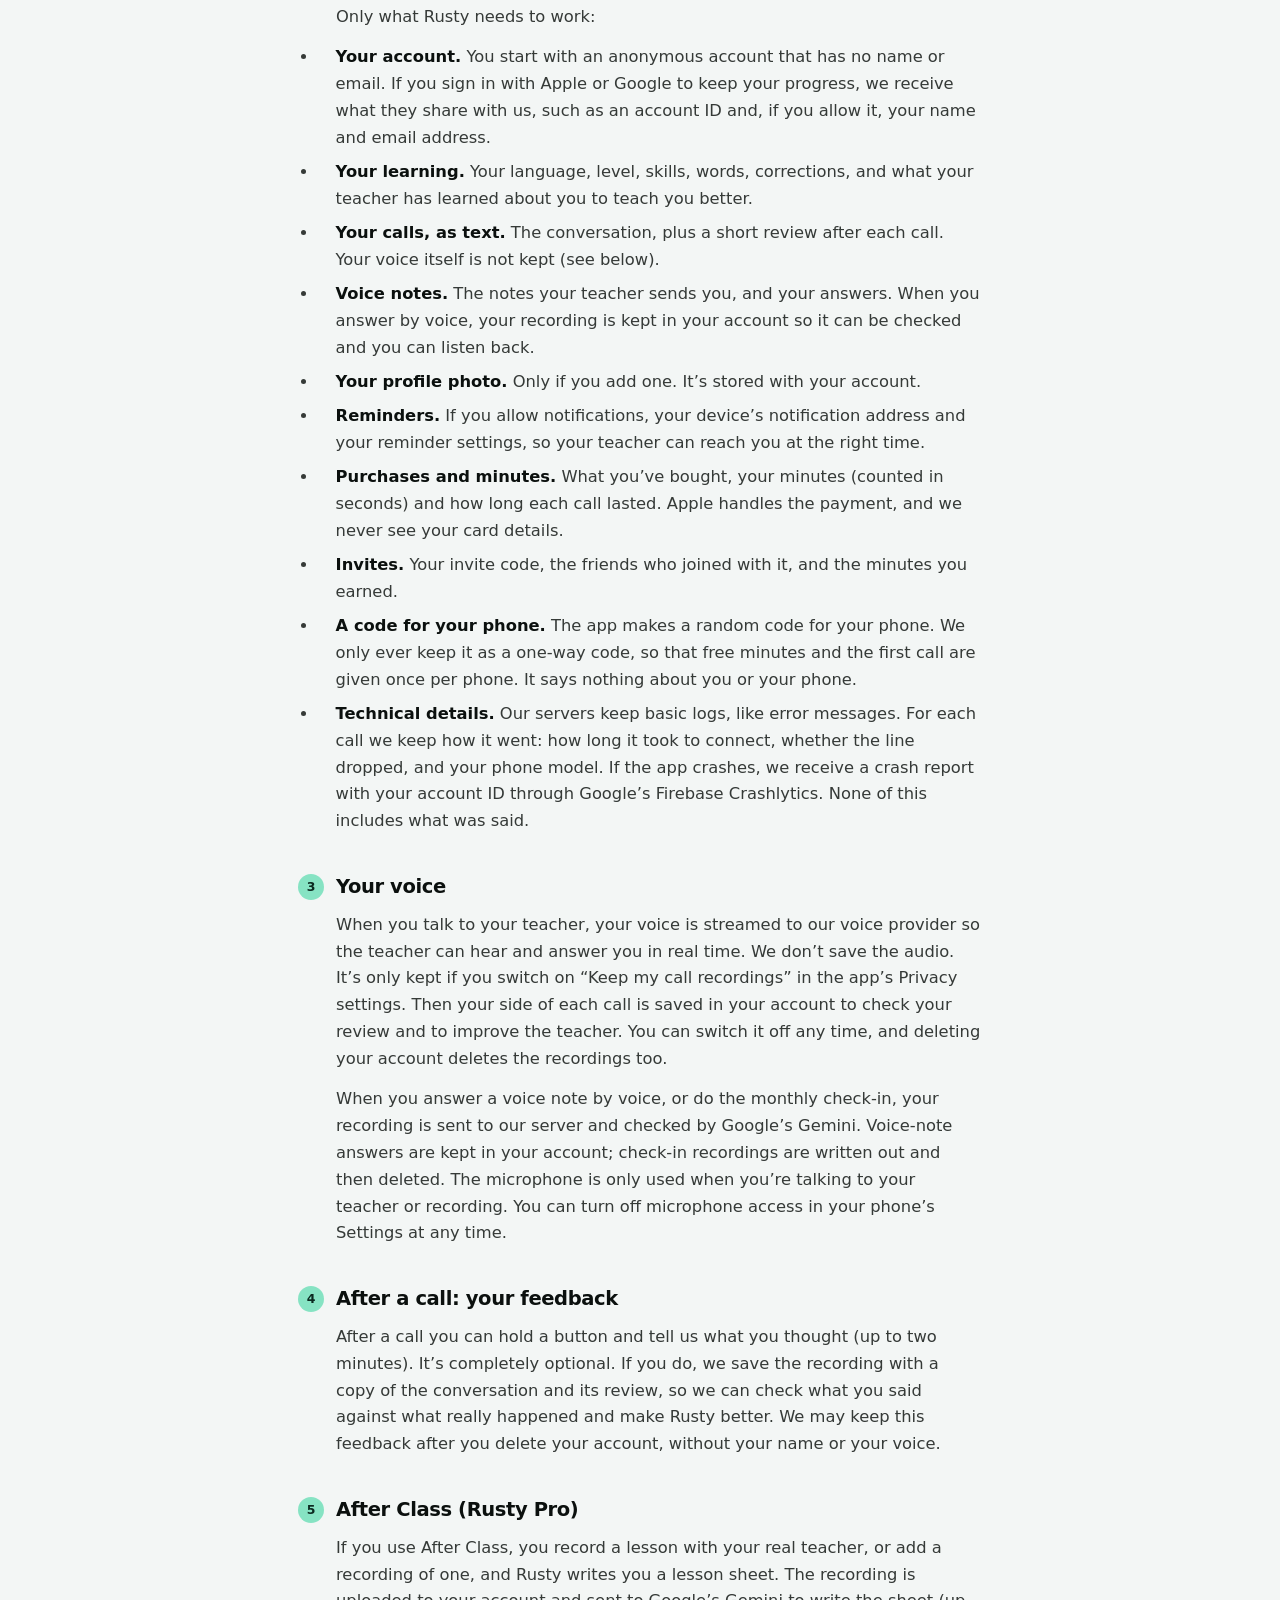
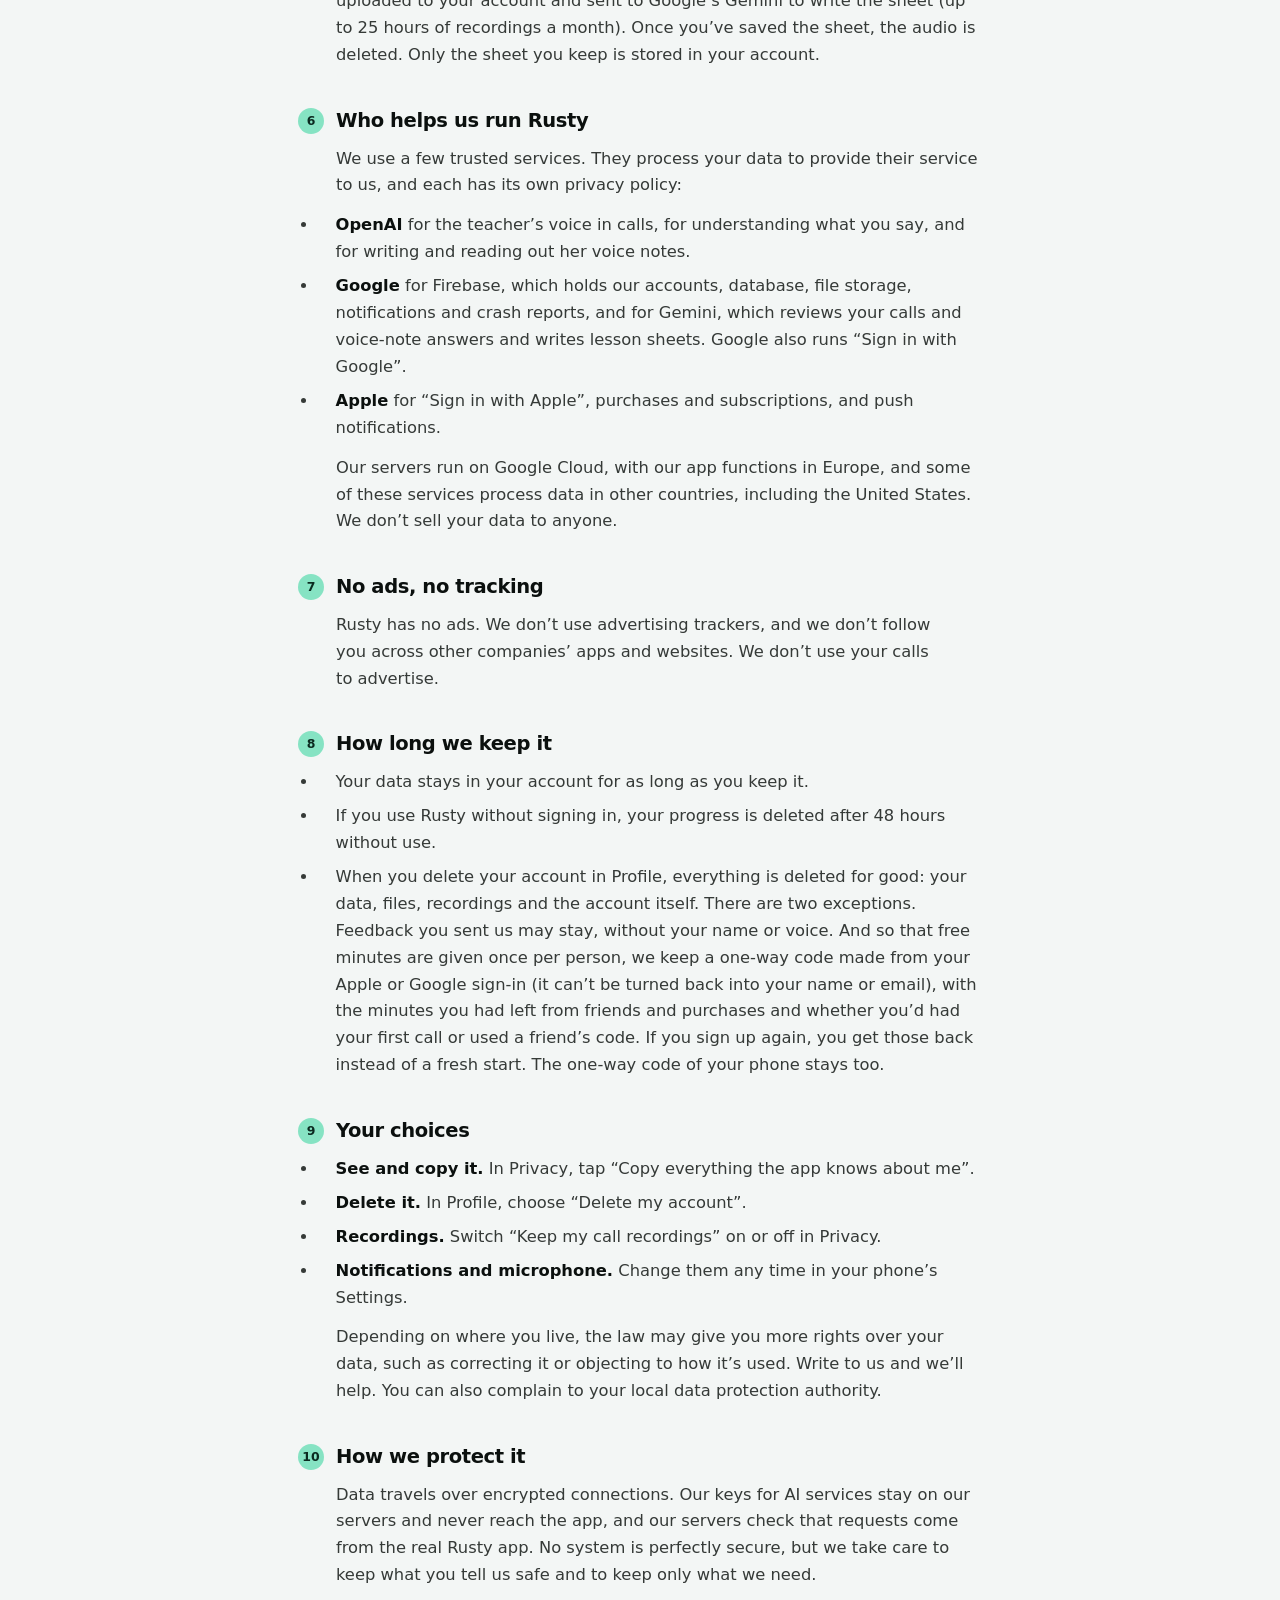
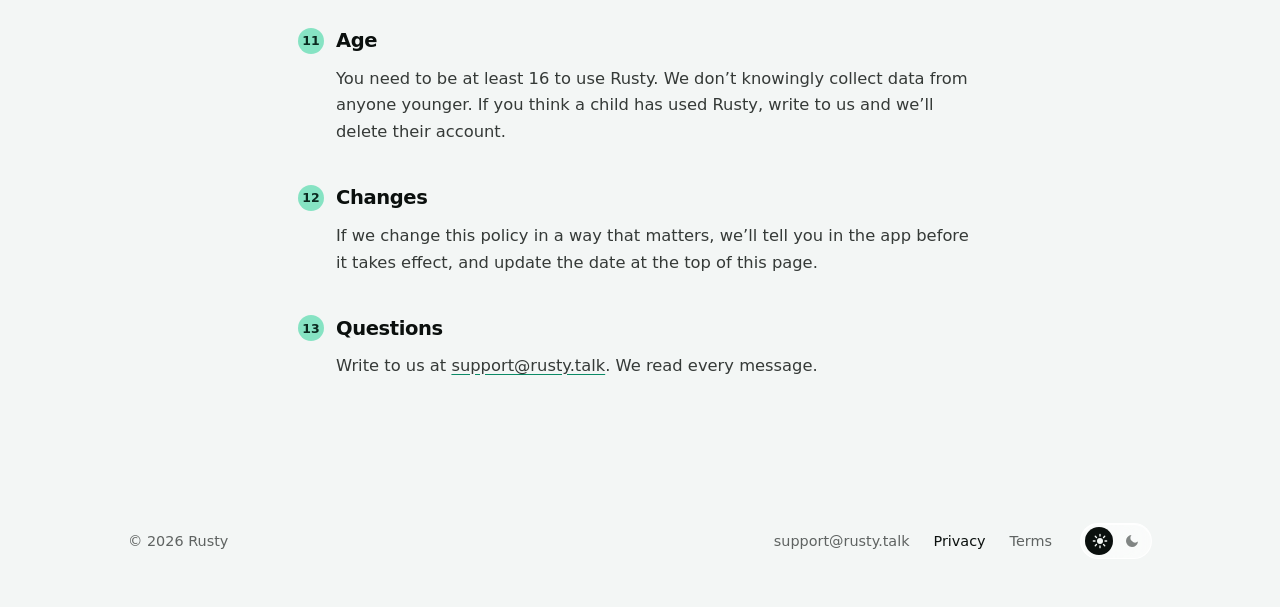
==== commit e8602625: "Privacy and terms match the app: made by Flying Whale Technologies FZC; Free 5 minutes a day, Pro 30" ====
--- a/privacy.html
+++ b/privacy.html
@@ -48,7 +48,7 @@
 
     <header class="legal__head">
       <h1>Privacy policy</h1>
-      <p class="legal__meta">Last updated 11 October 2026</p>
+      <p class="legal__meta">Last updated 21 November 2026</p>
       <p class="legal__lede">What Rusty keeps, why, who helps us run it, and how you stay in control. The short version first.</p>
     </header>
 
@@ -60,7 +60,7 @@
       </li>
       <li>
         <h3>Your voice isn’t kept</h3>
-        <p>Unless you switch on “Keep my call recordings” yourself. It’s off by default.</p>
+        <p>Calls aren’t recorded unless you switch on “Keep my call recordings” yourself. It’s off by default. Answers you record to voice notes are kept in your account.</p>
       </li>
       <li>
         <h3>No selling, no ads</h3>
@@ -68,7 +68,7 @@
       </li>
       <li>
         <h3>You’re in control</h3>
-        <p>Copy everything the app knows about you, or delete your account. It’s all removed for good.</p>
+        <p>Copy everything the app knows about you, or delete your account and it’s removed for good, apart from a coded note of your free minutes (see below).</p>
       </li>
     </ul>
 
@@ -97,28 +97,28 @@
     <div class="legal__full">
       <section class="reveal">
         <h3>Who we are</h3>
-        <p>Rusty is an app for learning languages by talking with an AI teacher. It’s made by Lucas T., an independent developer based in the United Arab Emirates, who decides how your data is used. “We” means Lucas and anyone who helps run Rusty; “you” means you. This policy goes together with our <a href="terms.html">Terms of use</a>.</p>
+        <p>Rusty is an app for learning languages by talking with an AI teacher. It’s made by Flying Whale Technologies FZC, a company based in the Ajman Free Zone, United Arab Emirates, which decides how your data is used. “We” means Flying Whale Technologies and anyone who helps run Rusty; “you” means you. This policy goes together with our <a href="terms.html">Terms of use</a>.</p>
       </section>
       <section class="reveal">
         <h3>What we collect</h3>
         <p>Only what Rusty needs to work:</p>
         <ul>
           <li><strong>Your account.</strong> You start with an anonymous account that has no name or email. If you sign in with Apple or Google to keep your progress, we receive what they share with us, such as an account ID and, if you allow it, your name and email address.</li>
-          <li><strong>Your learning.</strong> Your language, goals, skills, words, corrections, and what your teacher has learned about you to teach you better.</li>
+          <li><strong>Your learning.</strong> Your language, level, skills, words, corrections, and what your teacher has learned about you to teach you better.</li>
           <li><strong>Your calls, as text.</strong> The conversation, plus a short review after each call. Your voice itself is not kept (see below).</li>
-          <li><strong>Voice notes.</strong> The notes your teacher sends you, and the ones you send back.</li>
+          <li><strong>Voice notes.</strong> The notes your teacher sends you, and your answers. When you answer by voice, your recording is kept in your account so it can be checked and you can listen back.</li>
           <li><strong>Your profile photo.</strong> Only if you add one. It’s stored with your account.</li>
-          <li><strong>Your picture.</strong> After your first call, Rusty can draw a small cartoon-style picture of you. It’s made from a few short, cleaned words (like your city, languages and a hobby), never from your voice or photo.</li>
           <li><strong>Reminders.</strong> If you allow notifications, your device’s notification address and your reminder settings, so your teacher can reach you at the right time.</li>
-          <li><strong>Purchases and minutes.</strong> What you’ve bought and your minute balance. Apple handles the payment, and we never see your card details.</li>
-          <li><strong>Invites.</strong> Your invite code and how many friends have joined with it.</li>
-          <li><strong>Technical logs.</strong> Our servers keep basic logs, like error messages, so we can keep Rusty running and fix problems.</li>
+          <li><strong>Purchases and minutes.</strong> What you’ve bought, your minutes (counted in seconds) and how long each call lasted. Apple handles the payment, and we never see your card details.</li>
+          <li><strong>Invites.</strong> Your invite code, the friends who joined with it, and the minutes you earned.</li>
+          <li><strong>A code for your phone.</strong> The app makes a random code for your phone. We only ever keep it as a one-way code, so that free minutes and the first call are given once per phone. It says nothing about you or your phone.</li>
+          <li><strong>Technical details.</strong> Our servers keep basic logs, like error messages. For each call we keep how it went: how long it took to connect, whether the line dropped, and your phone model. If the app crashes, we receive a crash report with your account ID through Google’s Firebase Crashlytics. None of this includes what was said.</li>
         </ul>
       </section>
       <section class="reveal">
         <h3>Your voice</h3>
         <p>When you talk to your teacher, your voice is streamed to our voice provider so the teacher can hear and answer you in real time. We don’t save the audio. It’s only kept if you switch on “Keep my call recordings” in the app’s Privacy settings. Then your side of each call is saved in your account to check your review and to improve the teacher. You can switch it off any time, and deleting your account deletes the recordings too.</p>
-        <p>The microphone is only used when you’re talking to your teacher or recording a note. You can turn off microphone access in your phone’s Settings at any time.</p>
+        <p>When you answer a voice note by voice, or do the monthly check-in, your recording is sent to our server and checked by Google’s Gemini. Voice-note answers are kept in your account; check-in recordings are written out and then deleted. The microphone is only used when you’re talking to your teacher or recording. You can turn off microphone access in your phone’s Settings at any time.</p>
       </section>
       <section class="reveal">
         <h3>After a call: your feedback</h3>
@@ -126,14 +126,14 @@
       </section>
       <section class="reveal">
         <h3>After Class (Rusty Pro)</h3>
-        <p>If you use After Class, you record a lesson with your real teacher, or add a recording of one, and Rusty writes you a lesson sheet. The recording stays on your phone and is sent to Google’s Gemini to write the sheet. Once you’ve saved the sheet, the audio is deleted. Only the sheet you keep is stored in your account.</p>
+        <p>If you use After Class, you record a lesson with your real teacher, or add a recording of one, and Rusty writes you a lesson sheet. The recording is uploaded to your account and sent to Google’s Gemini to write the sheet (up to 25 hours of recordings a month). Once you’ve saved the sheet, the audio is deleted. Only the sheet you keep is stored in your account.</p>
       </section>
       <section class="reveal">
         <h3>Who helps us run Rusty</h3>
         <p>We use a few trusted services. They process your data to provide their service to us, and each has its own privacy policy:</p>
         <ul>
-          <li><strong>OpenAI</strong> for the teacher’s voice and for understanding what you say.</li>
-          <li><strong>Google</strong> for Firebase, which holds our accounts, database, file storage and notifications, and for Gemini, which writes lesson sheets and draws your picture. Google also runs “Sign in with Google”.</li>
+          <li><strong>OpenAI</strong> for the teacher’s voice in calls, for understanding what you say, and for writing and reading out her voice notes.</li>
+          <li><strong>Google</strong> for Firebase, which holds our accounts, database, file storage, notifications and crash reports, and for Gemini, which reviews your calls and voice-note answers and writes lesson sheets. Google also runs “Sign in with Google”.</li>
           <li><strong>Apple</strong> for “Sign in with Apple”, purchases and subscriptions, and push notifications.</li>
         </ul>
         <p>Our servers run on Google Cloud, with our app functions in Europe, and some of these services process data in other countries, including the United States. We don’t sell your data to anyone.</p>
@@ -147,8 +147,7 @@
         <ul>
           <li>Your data stays in your account for as long as you keep it.</li>
           <li>If you use Rusty without signing in, your progress is deleted after 48 hours without use.</li>
-          <li>When you delete your account in Profile, everything is deleted for good: your data, files, recordings, minutes, and the account itself. The one exception is feedback you sent us, which may stay without your name or voice.</li>
-          <li>You can also “Start over” in Profile to delete your skills, words, calls, voice notes and what your teacher knows, while keeping your account.</li>
+          <li>When you delete your account in Profile, everything is deleted for good: your data, files, recordings and the account itself. There are two exceptions. Feedback you sent us may stay, without your name or voice. And so that free minutes are given once per person, we keep a one-way code made from your Apple or Google sign-in (it can’t be turned back into your name or email), with the minutes you had left from friends and purchases and whether you’d had your first call or used a friend’s code. If you sign up again, you get those back instead of a fresh start. The one-way code of your phone stays too.</li>
         </ul>
       </section>
       <section class="reveal">
